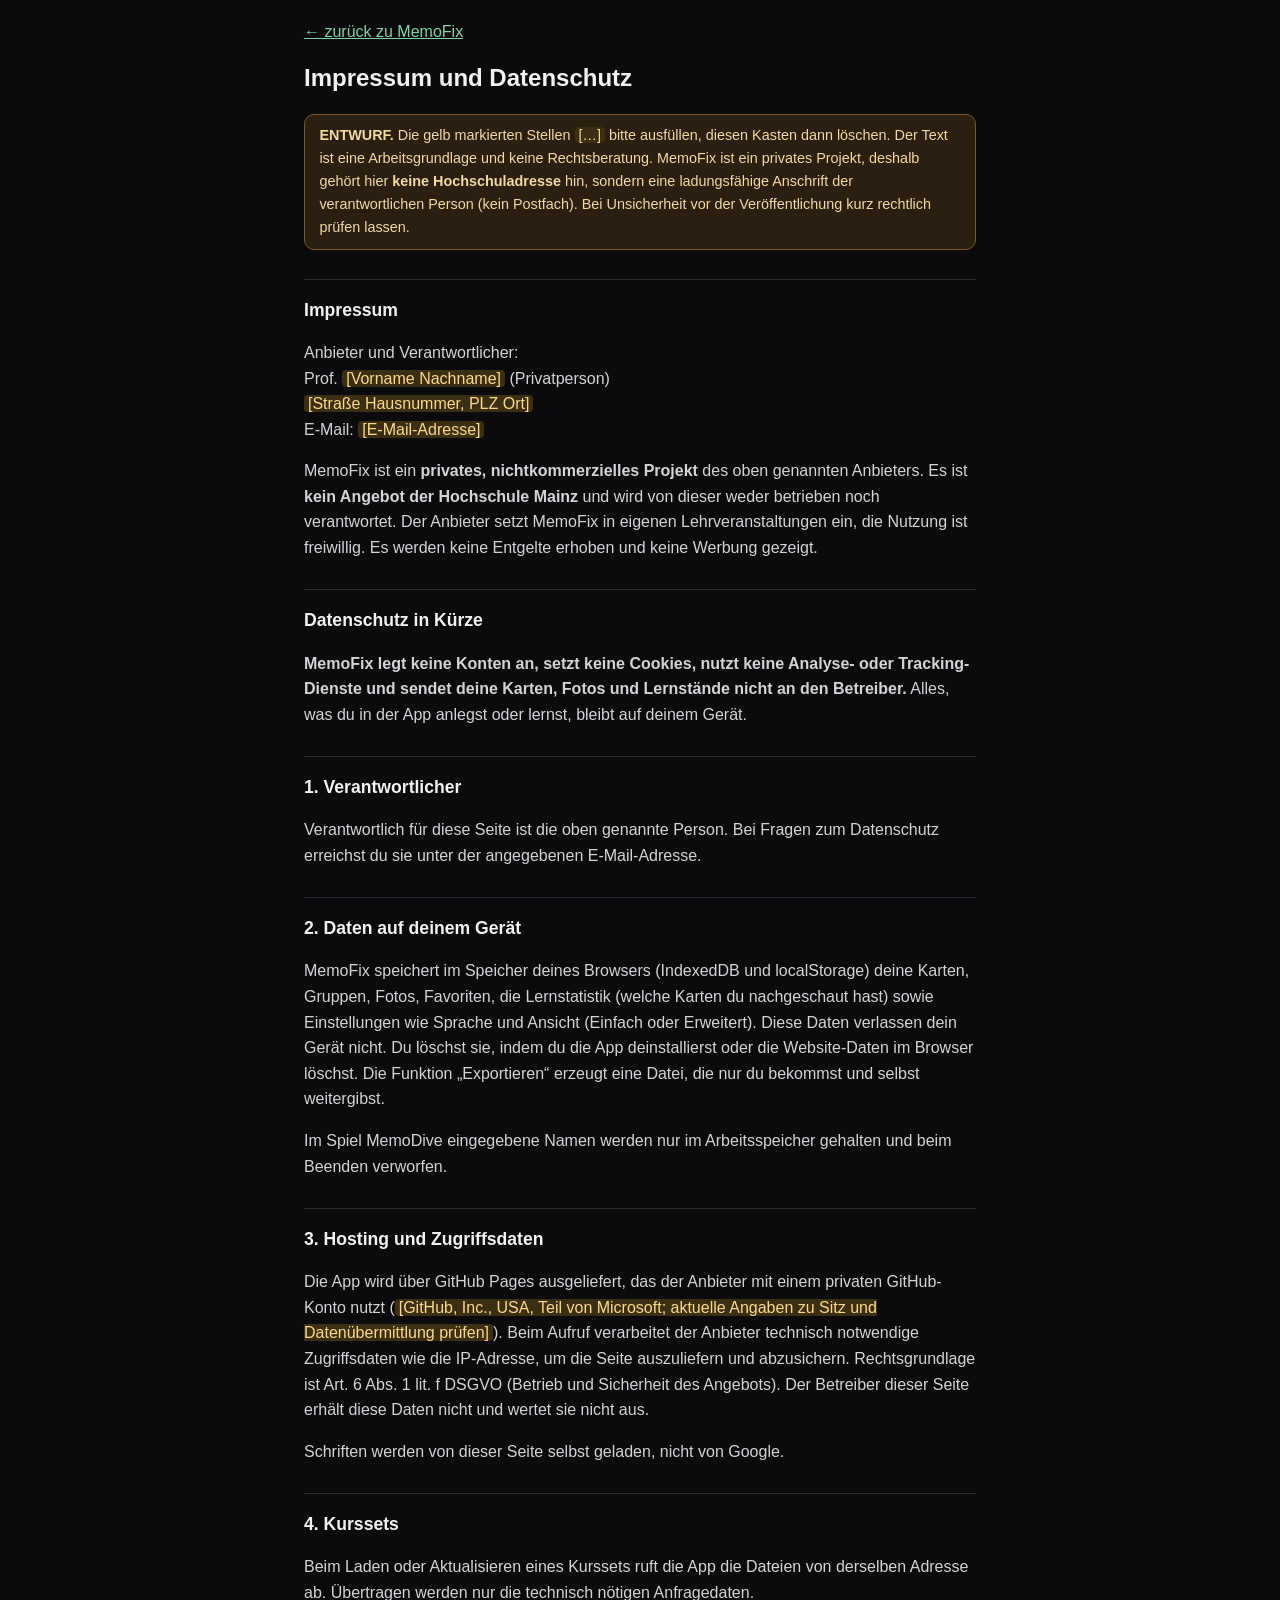
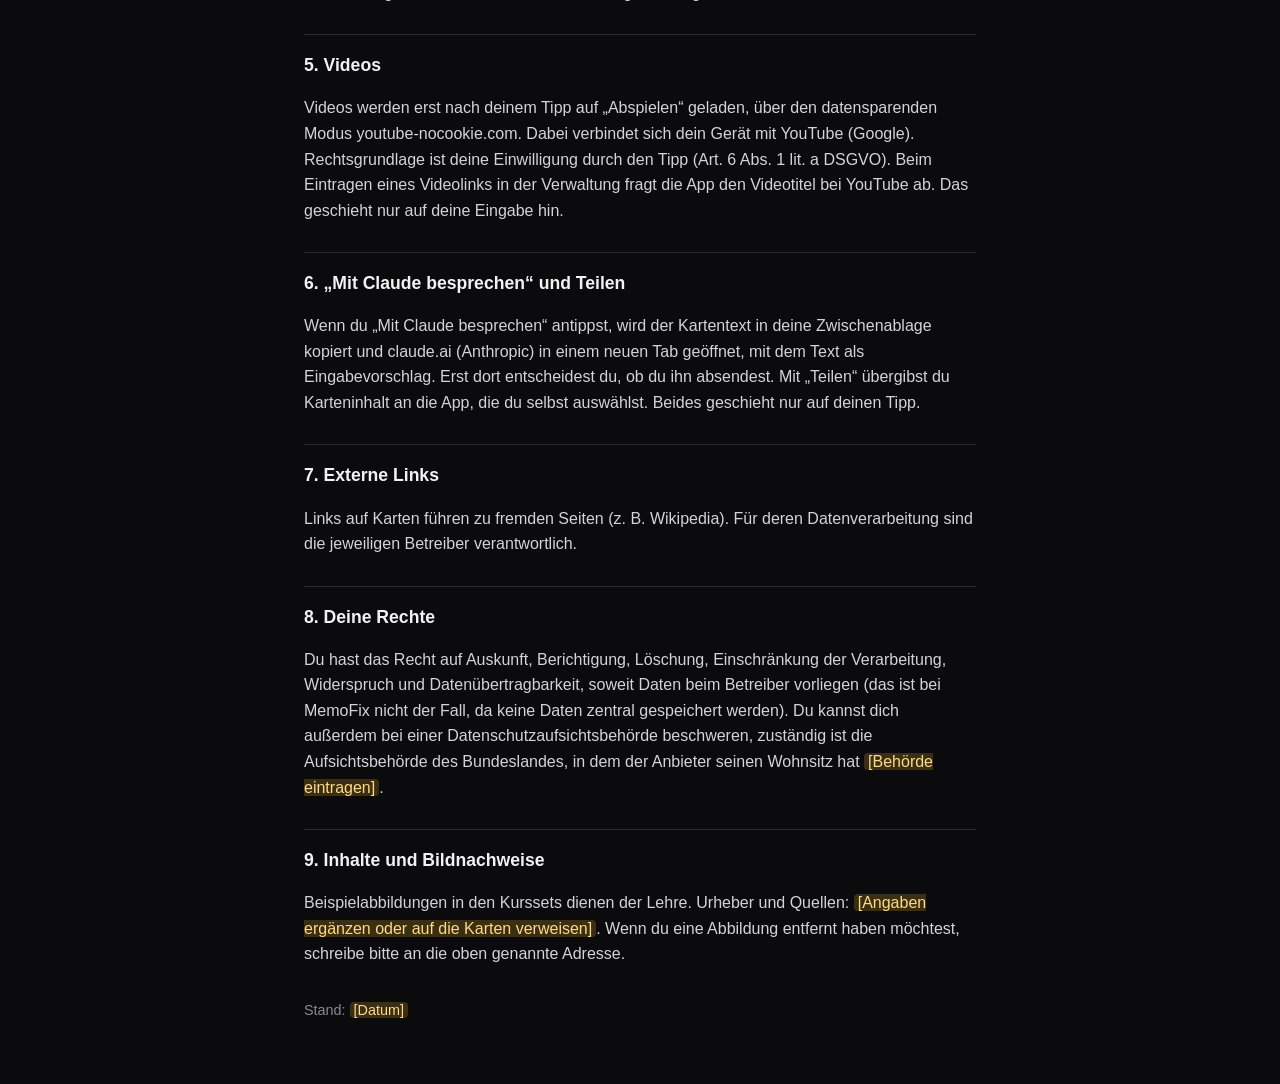
==== impressum.html @ ca3a22a4 "Add files via upload" ====
<!doctype html>
<html lang="de">
<head>
<meta charset="utf-8">
<meta name="viewport" content="width=device-width, initial-scale=1">
<title>Impressum und Datenschutz – MemoFix</title>
<style>
  :root { color-scheme: dark; }
  body { margin: 0; background: #0b0b0d; color: #f2f2f2; font: 16px/1.6 -apple-system, BlinkMacSystemFont, "Segoe UI", Inter, sans-serif; }
  main { max-width: 42rem; margin: 0 auto; padding: 1.2rem 1rem 3rem; }
  h1 { font-size: 1.5rem; margin: 0.4rem 0 1rem; }
  h2 { font-size: 1.1rem; margin: 1.8rem 0 0.4rem; border-top: 1px solid #2a2a30; padding-top: 1rem; }
  p, li { color: #d4d4d8; }
  a { color: #7fd1a6; }
  .entwurf { background: #2a1f10; border: 1px solid #7a5a22; border-radius: 10px; padding: 0.6rem 0.9rem; color: #f3d9a4; font-size: 0.9rem; }
  .platz { background: #3a2f12; color: #ffd98a; padding: 0 0.25rem; border-radius: 4px; }
  .zurueck { display: inline-block; margin-bottom: 0.5rem; }
</style>
</head>
<body>
<main>
<a class="zurueck" href="./">← zurück zu MemoFix</a>
<h1>Impressum und Datenschutz</h1>

<p class="entwurf"><strong>ENTWURF.</strong> Die gelb markierten Stellen <span class="platz">[…]</span> bitte ausfüllen, diesen Kasten dann löschen. Der Text ist eine Arbeitsgrundlage und keine Rechtsberatung. MemoFix ist ein privates Projekt, deshalb gehört hier <strong>keine Hochschuladresse</strong> hin, sondern eine ladungsfähige Anschrift der verantwortlichen Person (kein Postfach). Bei Unsicherheit vor der Veröffentlichung kurz rechtlich prüfen lassen.</p>

<h2>Impressum</h2>
<p>
  Anbieter und Verantwortlicher:<br>
  Prof. <span class="platz">[Vorname Nachname]</span> (Privatperson)<br>
  <span class="platz">[Straße Hausnummer, PLZ Ort]</span><br>
  E-Mail: <span class="platz">[E-Mail-Adresse]</span>
</p>
<p>MemoFix ist ein <strong>privates, nichtkommerzielles Projekt</strong> des oben genannten Anbieters. Es ist <strong>kein Angebot der Hochschule Mainz</strong> und wird von dieser weder betrieben noch verantwortet. Der Anbieter setzt MemoFix in eigenen Lehrveranstaltungen ein, die Nutzung ist freiwillig. Es werden keine Entgelte erhoben und keine Werbung gezeigt.</p>

<h2>Datenschutz in Kürze</h2>
<p><strong>MemoFix legt keine Konten an, setzt keine Cookies, nutzt keine Analyse- oder Tracking-Dienste und sendet deine Karten, Fotos und Lernstände nicht an den Betreiber.</strong> Alles, was du in der App anlegst oder lernst, bleibt auf deinem Gerät.</p>

<h2>1. Verantwortlicher</h2>
<p>Verantwortlich für diese Seite ist die oben genannte Person. Bei Fragen zum Datenschutz erreichst du sie unter der angegebenen E-Mail-Adresse.</p>

<h2>2. Daten auf deinem Gerät</h2>
<p>MemoFix speichert im Speicher deines Browsers (IndexedDB und localStorage) deine Karten, Gruppen, Fotos, Favoriten, die Lernstatistik (welche Karten du nachgeschaut hast) sowie Einstellungen wie Sprache und Ansicht (Einfach oder Erweitert). Diese Daten verlassen dein Gerät nicht. Du löschst sie, indem du die App deinstallierst oder die Website-Daten im Browser löschst. Die Funktion „Exportieren“ erzeugt eine Datei, die nur du bekommst und selbst weitergibst.</p>
<p>Im Spiel MemoDive eingegebene Namen werden nur im Arbeitsspeicher gehalten und beim Beenden verworfen.</p>

<h2>3. Hosting und Zugriffsdaten</h2>
<p>Die App wird über GitHub Pages ausgeliefert, das der Anbieter mit einem privaten GitHub-Konto nutzt (<span class="platz">[GitHub, Inc., USA, Teil von Microsoft; aktuelle Angaben zu Sitz und Datenübermittlung prüfen]</span>). Beim Aufruf verarbeitet der Anbieter technisch notwendige Zugriffsdaten wie die IP-Adresse, um die Seite auszuliefern und abzusichern. Rechtsgrundlage ist Art. 6 Abs. 1 lit. f DSGVO (Betrieb und Sicherheit des Angebots). Der Betreiber dieser Seite erhält diese Daten nicht und wertet sie nicht aus.</p>
<p>Schriften werden von dieser Seite selbst geladen, nicht von Google.</p>

<h2>4. Kurssets</h2>
<p>Beim Laden oder Aktualisieren eines Kurssets ruft die App die Dateien von derselben Adresse ab. Übertragen werden nur die technisch nötigen Anfragedaten.</p>

<h2>5. Videos</h2>
<p>Videos werden erst nach deinem Tipp auf „Abspielen“ geladen, über den datensparenden Modus youtube-nocookie.com. Dabei verbindet sich dein Gerät mit YouTube (Google). Rechtsgrundlage ist deine Einwilligung durch den Tipp (Art. 6 Abs. 1 lit. a DSGVO). Beim Eintragen eines Videolinks in der Verwaltung fragt die App den Videotitel bei YouTube ab. Das geschieht nur auf deine Eingabe hin.</p>

<h2>6. „Mit Claude besprechen“ und Teilen</h2>
<p>Wenn du „Mit Claude besprechen“ antippst, wird der Kartentext in deine Zwischenablage kopiert und claude.ai (Anthropic) in einem neuen Tab geöffnet, mit dem Text als Eingabevorschlag. Erst dort entscheidest du, ob du ihn absendest. Mit „Teilen“ übergibst du Karteninhalt an die App, die du selbst auswählst. Beides geschieht nur auf deinen Tipp.</p>

<h2>7. Externe Links</h2>
<p>Links auf Karten führen zu fremden Seiten (z. B. Wikipedia). Für deren Datenverarbeitung sind die jeweiligen Betreiber verantwortlich.</p>

<h2>8. Deine Rechte</h2>
<p>Du hast das Recht auf Auskunft, Berichtigung, Löschung, Einschränkung der Verarbeitung, Widerspruch und Datenübertragbarkeit, soweit Daten beim Betreiber vorliegen (das ist bei MemoFix nicht der Fall, da keine Daten zentral gespeichert werden). Du kannst dich außerdem bei einer Datenschutzaufsichtsbehörde beschweren, zuständig ist die Aufsichtsbehörde des Bundeslandes, in dem der Anbieter seinen Wohnsitz hat <span class="platz">[Behörde eintragen]</span>.</p>

<h2>9. Inhalte und Bildnachweise</h2>
<p>Beispielabbildungen in den Kurssets dienen der Lehre. Urheber und Quellen: <span class="platz">[Angaben ergänzen oder auf die Karten verweisen]</span>. Wenn du eine Abbildung entfernt haben möchtest, schreibe bitte an die oben genannte Adresse.</p>

<p style="margin-top:2rem;color:#8a8a92;font-size:0.9rem">Stand: <span class="platz">[Datum]</span></p>
</main>
</body>
</html>
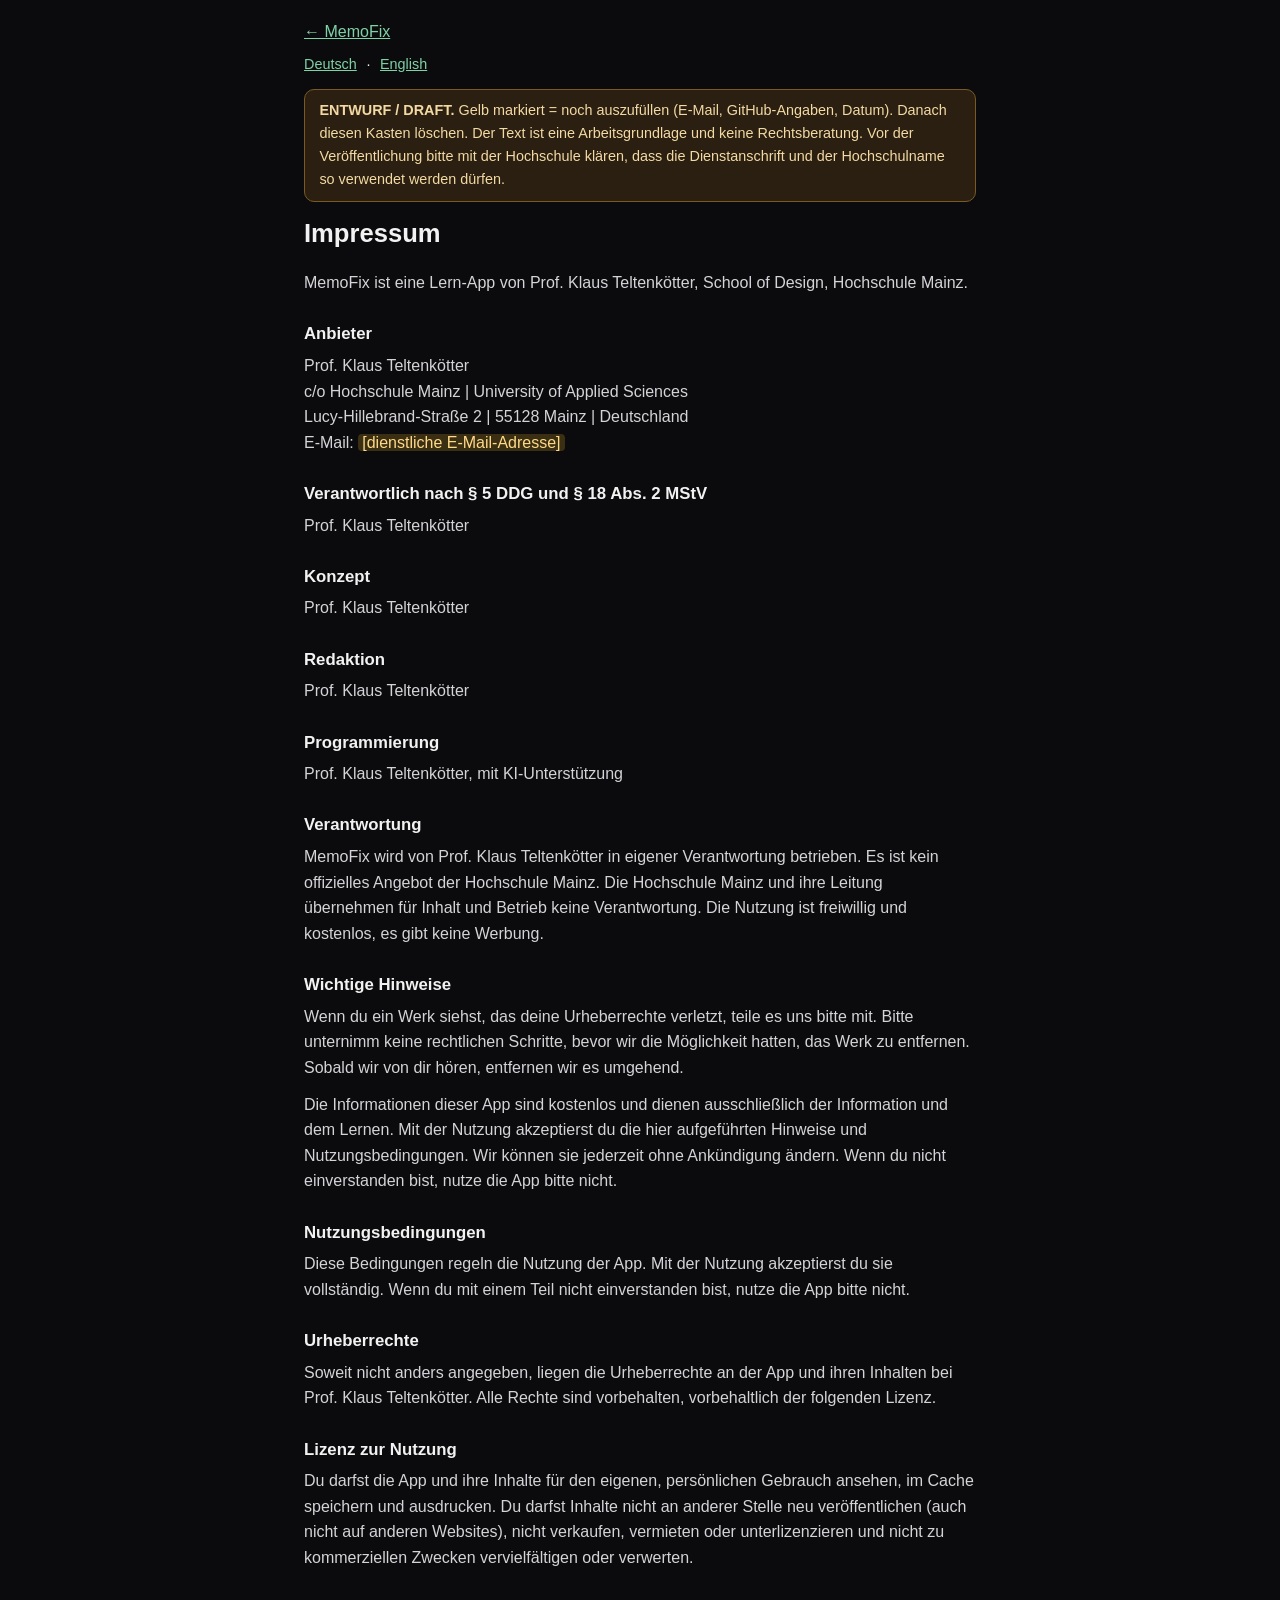
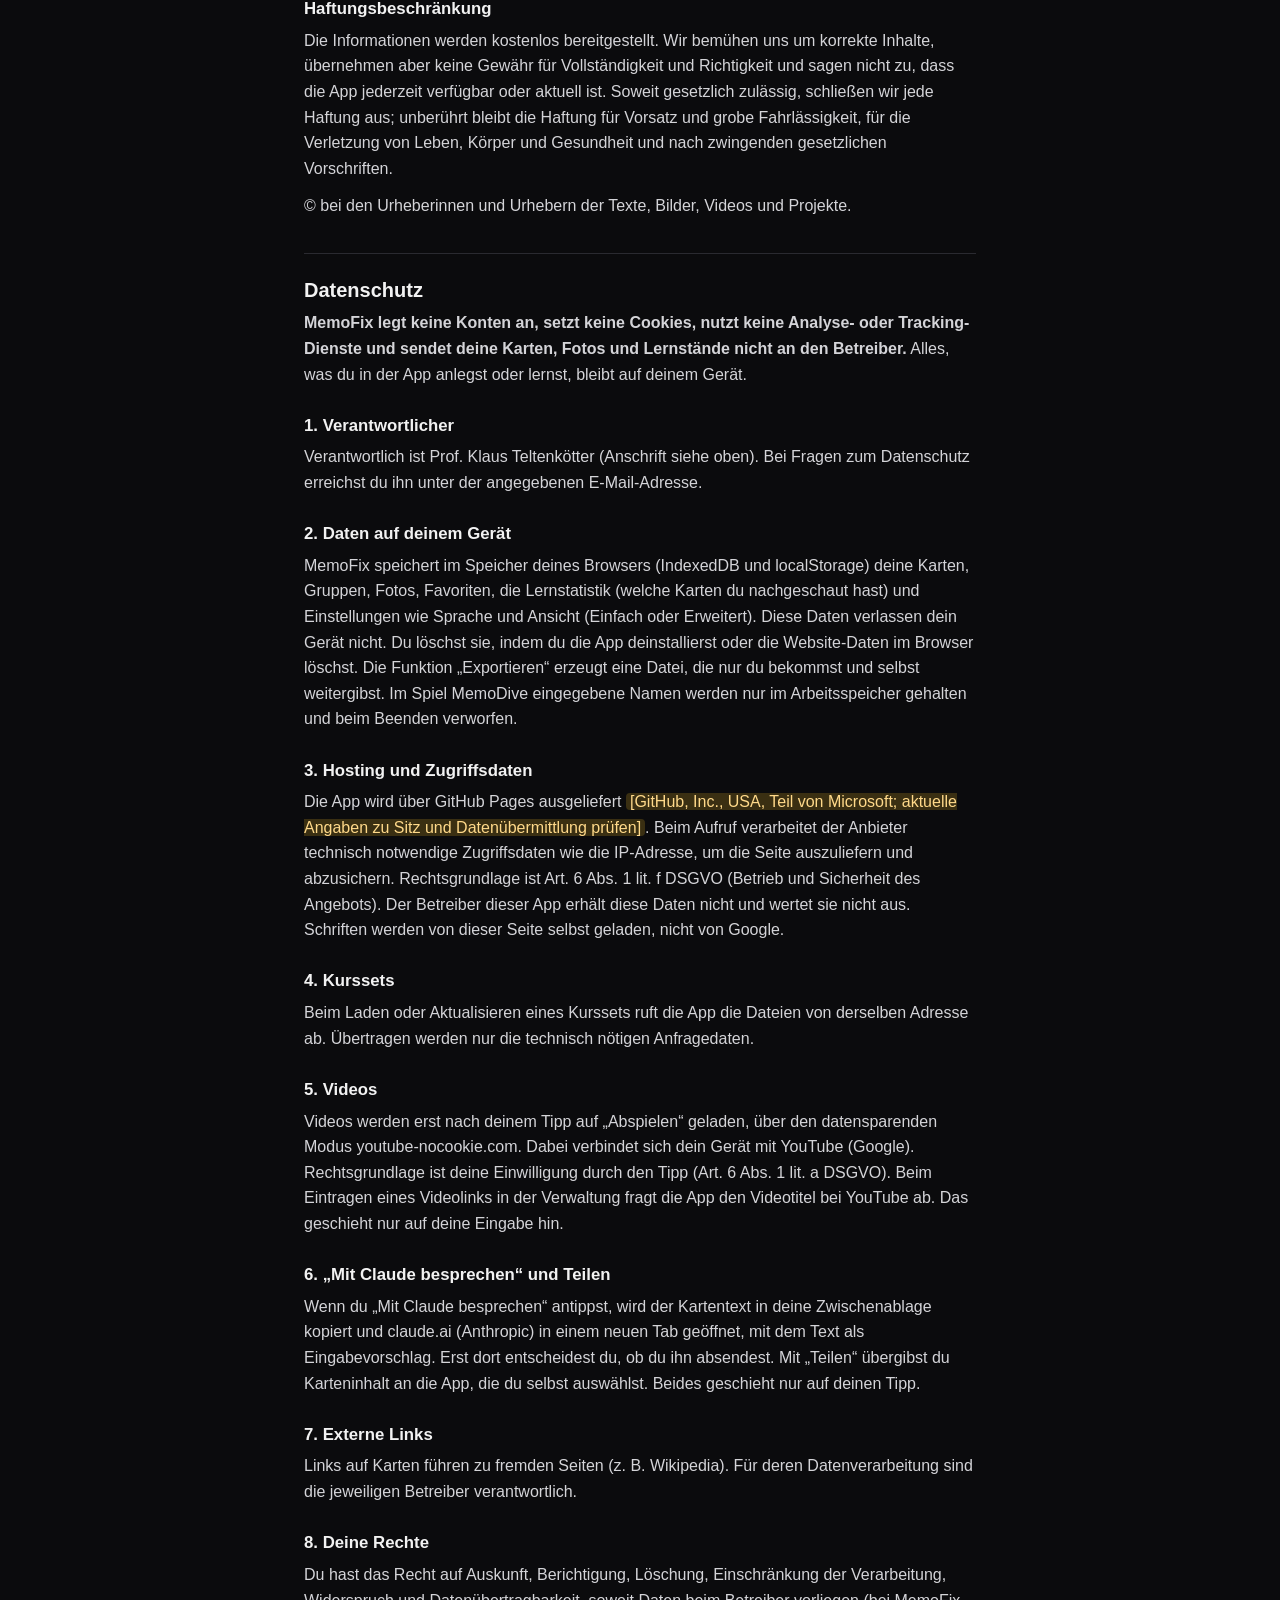
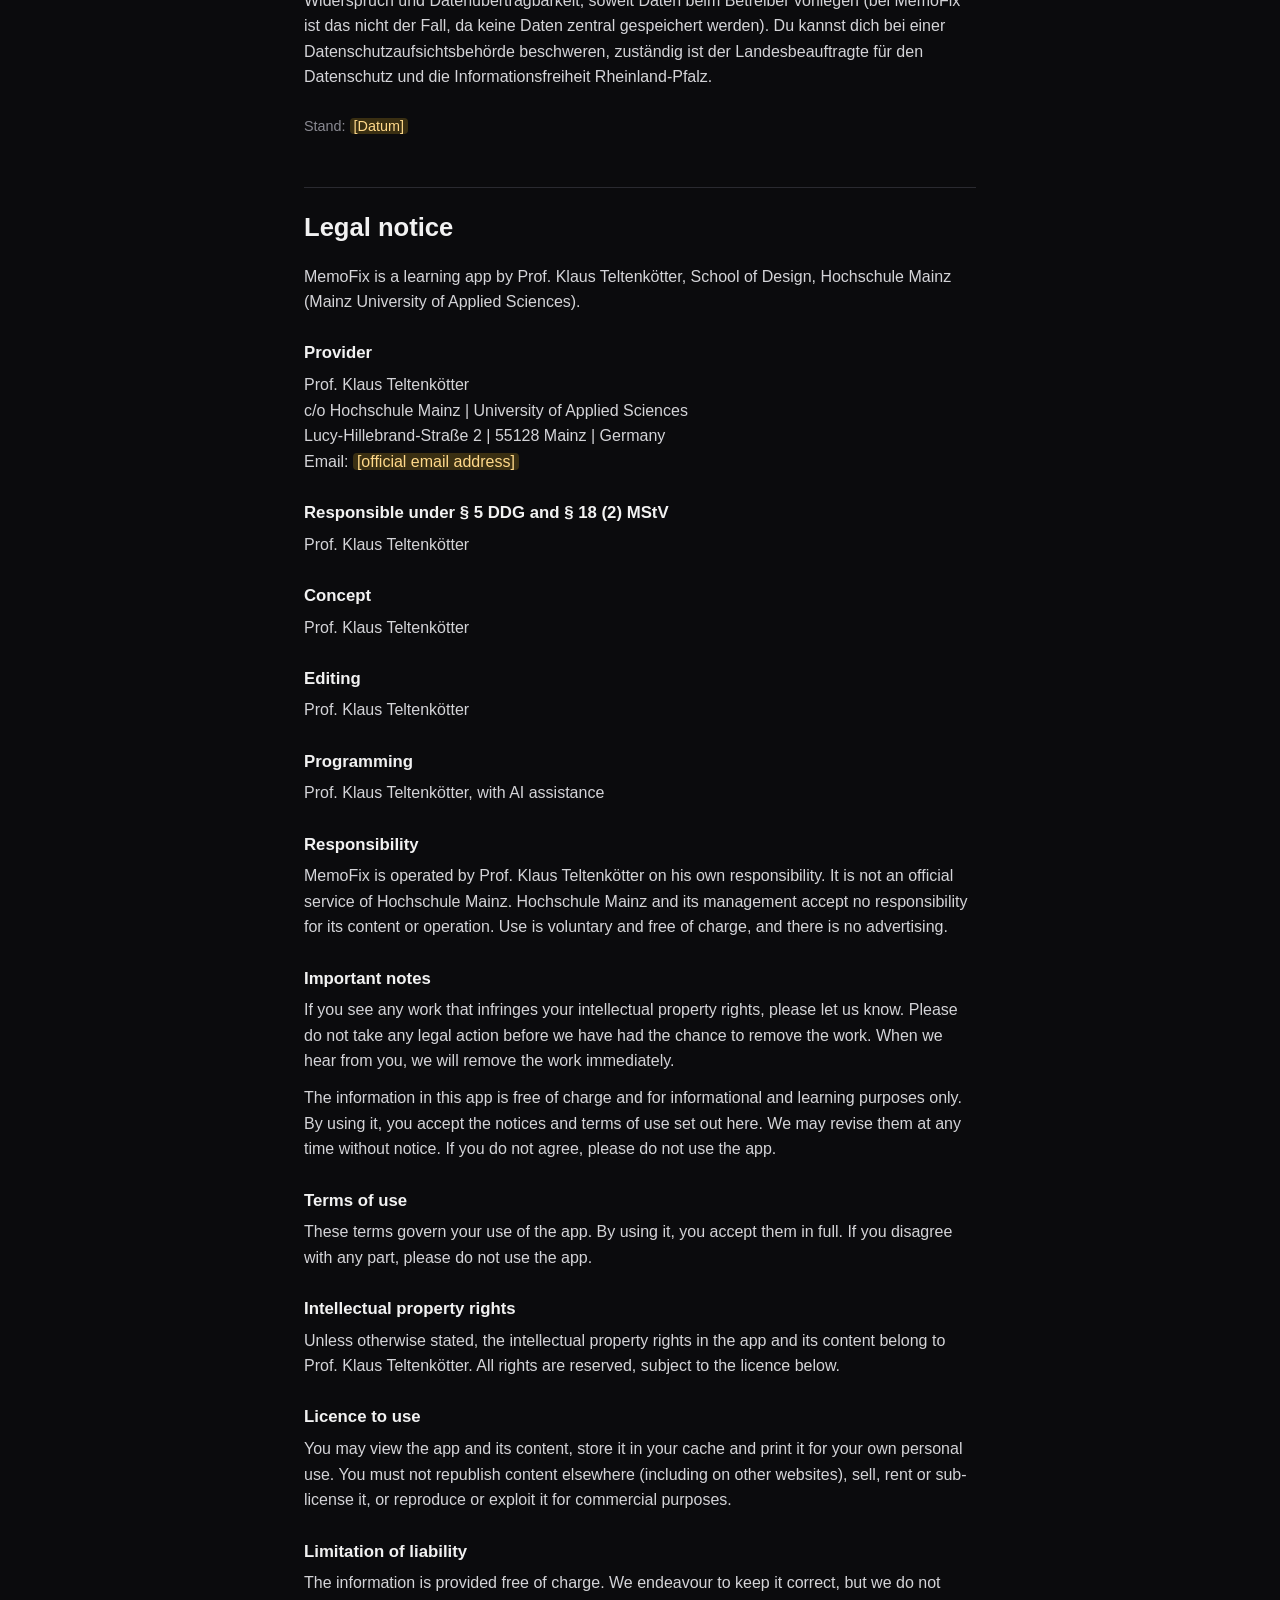
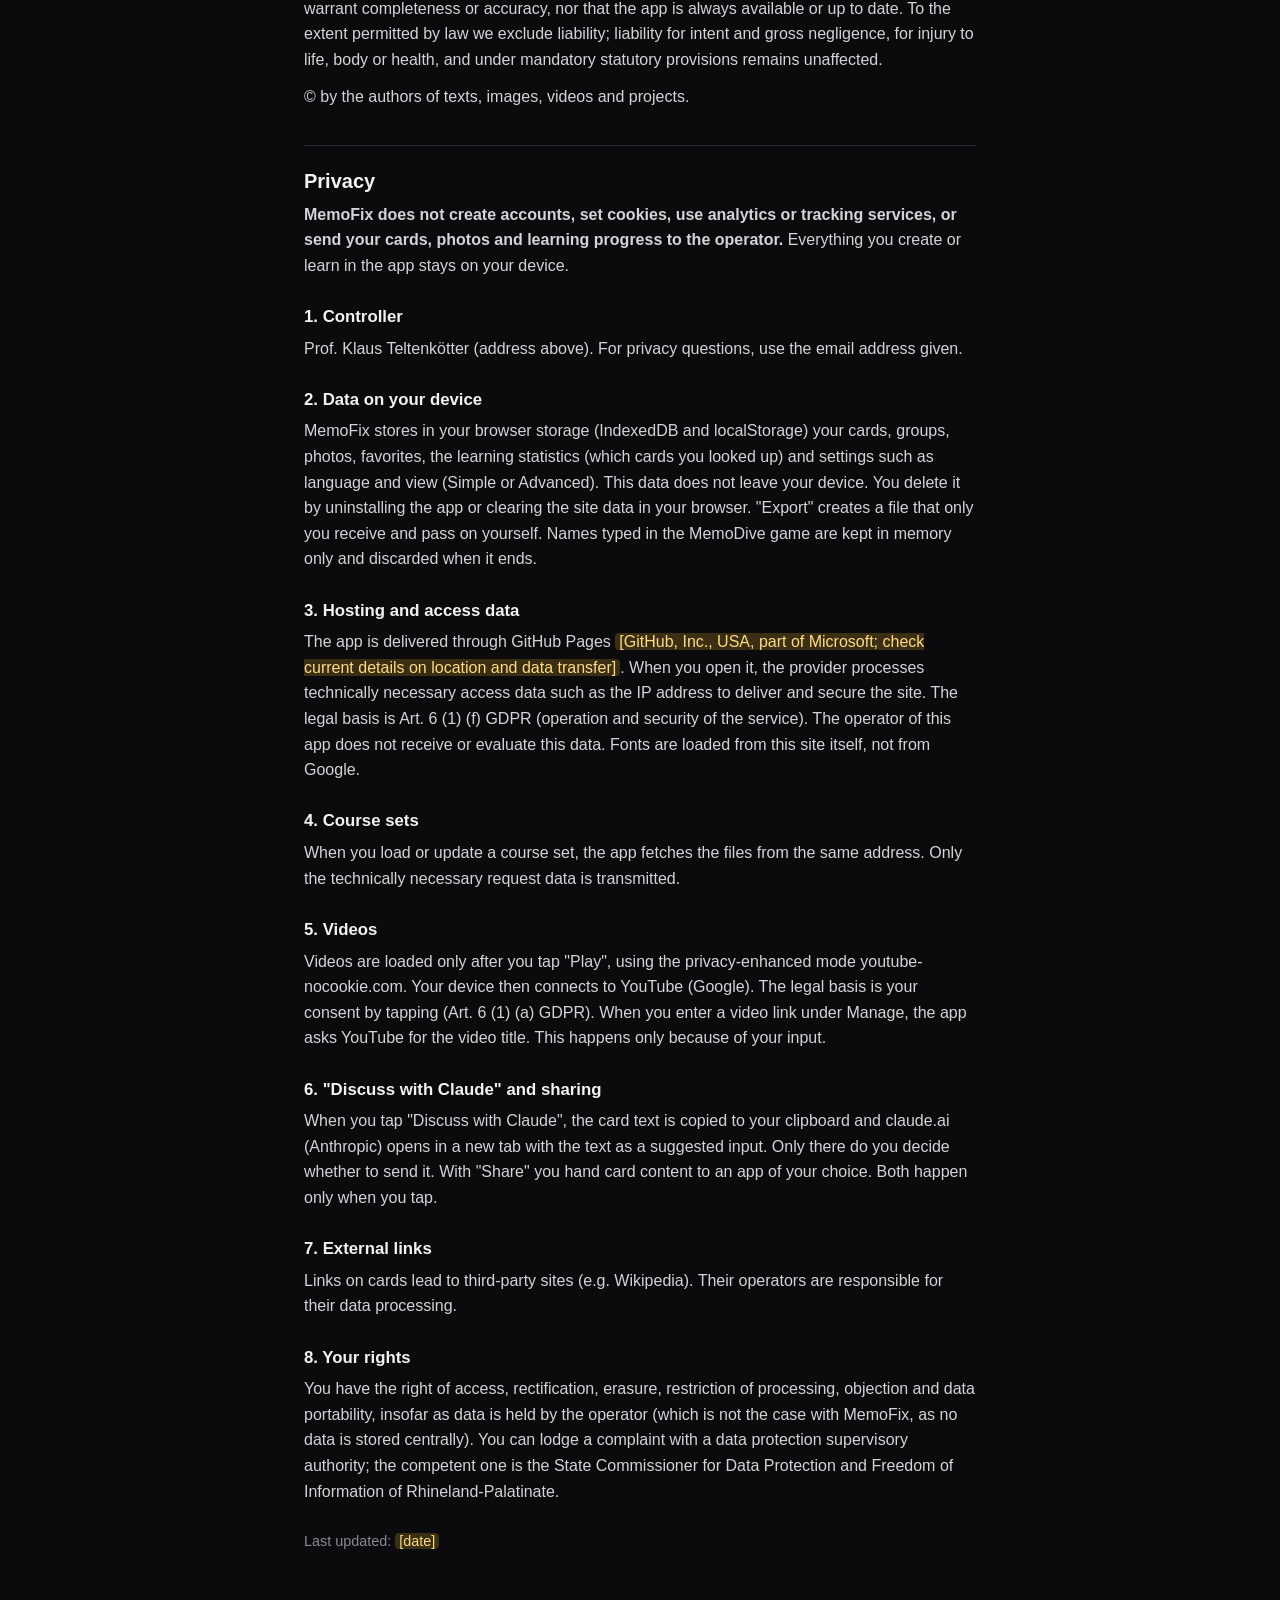
==== commit 79b2180a: "Add files via upload" ====
--- a/impressum.html
+++ b/impressum.html
@@ -3,15 +3,17 @@
 <head>
 <meta charset="utf-8">
 <meta name="viewport" content="width=device-width, initial-scale=1">
-<title>Impressum und Datenschutz – MemoFix</title>
+<title>Impressum – MemoFix</title>
 <style>
   :root { color-scheme: dark; }
   body { margin: 0; background: #0b0b0d; color: #f2f2f2; font: 16px/1.6 -apple-system, BlinkMacSystemFont, "Segoe UI", Inter, sans-serif; }
   main { max-width: 42rem; margin: 0 auto; padding: 1.2rem 1rem 3rem; }
-  h1 { font-size: 1.5rem; margin: 0.4rem 0 1rem; }
-  h2 { font-size: 1.1rem; margin: 1.8rem 0 0.4rem; border-top: 1px solid #2a2a30; padding-top: 1rem; }
-  p, li { color: #d4d4d8; }
+  h1 { font-size: 1.6rem; margin: 0.4rem 0 1rem; }
+  h2 { font-size: 1.05rem; margin: 1.6rem 0 0.3rem; }
+  h2.abschnitt { font-size: 1.25rem; border-top: 1px solid #2a2a30; padding-top: 1.2rem; margin-top: 2.2rem; }
+  p { color: #d4d4d8; margin: 0.3rem 0 0.7rem; }
   a { color: #7fd1a6; }
+  .sprache { display: flex; gap: 0.6rem; margin: 0 0 0.8rem; font-size: 0.9rem; }
   .entwurf { background: #2a1f10; border: 1px solid #7a5a22; border-radius: 10px; padding: 0.6rem 0.9rem; color: #f3d9a4; font-size: 0.9rem; }
   .platz { background: #3a2f12; color: #ffd98a; padding: 0 0.25rem; border-radius: 4px; }
   .zurueck { display: inline-block; margin-bottom: 0.5rem; }
@@ -19,33 +21,66 @@
 </head>
 <body>
 <main>
-<a class="zurueck" href="./">← zurück zu MemoFix</a>
-<h1>Impressum und Datenschutz</h1>
+<a class="zurueck" href="./">← MemoFix</a>
+<div class="sprache"><a href="#de">Deutsch</a> · <a href="#en">English</a></div>
 
-<p class="entwurf"><strong>ENTWURF.</strong> Die gelb markierten Stellen <span class="platz">[…]</span> bitte ausfüllen, diesen Kasten dann löschen. Der Text ist eine Arbeitsgrundlage und keine Rechtsberatung. MemoFix ist ein privates Projekt, deshalb gehört hier <strong>keine Hochschuladresse</strong> hin, sondern eine ladungsfähige Anschrift der verantwortlichen Person (kein Postfach). Bei Unsicherheit vor der Veröffentlichung kurz rechtlich prüfen lassen.</p>
+<p class="entwurf"><strong>ENTWURF / DRAFT.</strong> Gelb markiert = noch auszufüllen (E-Mail, GitHub-Angaben, Datum). Danach diesen Kasten löschen. Der Text ist eine Arbeitsgrundlage und keine Rechtsberatung. Vor der Veröffentlichung bitte mit der Hochschule klären, dass die Dienstanschrift und der Hochschulname so verwendet werden dürfen.</p>
 
-<h2>Impressum</h2>
+<!-- ═══════════════════ DEUTSCH ═══════════════════ -->
+<section id="de" lang="de">
+<h1>Impressum</h1>
+<p>MemoFix ist eine Lern-App von Prof. Klaus Teltenkötter, School of Design, Hochschule Mainz.</p>
+
+<h2>Anbieter</h2>
 <p>
-  Anbieter und Verantwortlicher:<br>
-  Prof. <span class="platz">[Vorname Nachname]</span> (Privatperson)<br>
-  <span class="platz">[Straße Hausnummer, PLZ Ort]</span><br>
-  E-Mail: <span class="platz">[E-Mail-Adresse]</span>
+  Prof. Klaus Teltenkötter<br>
+  c/o Hochschule Mainz | University of Applied Sciences<br>
+  Lucy-Hillebrand-Straße 2 | 55128 Mainz | Deutschland<br>
+  E-Mail: <span class="platz">[dienstliche E-Mail-Adresse]</span>
 </p>
-<p>MemoFix ist ein <strong>privates, nichtkommerzielles Projekt</strong> des oben genannten Anbieters. Es ist <strong>kein Angebot der Hochschule Mainz</strong> und wird von dieser weder betrieben noch verantwortet. Der Anbieter setzt MemoFix in eigenen Lehrveranstaltungen ein, die Nutzung ist freiwillig. Es werden keine Entgelte erhoben und keine Werbung gezeigt.</p>
 
-<h2>Datenschutz in Kürze</h2>
+<h2>Verantwortlich nach § 5 DDG und § 18 Abs. 2 MStV</h2>
+<p>Prof. Klaus Teltenkötter</p>
+
+<h2>Konzept</h2>
+<p>Prof. Klaus Teltenkötter</p>
+<h2>Redaktion</h2>
+<p>Prof. Klaus Teltenkötter</p>
+<h2>Programmierung</h2>
+<p>Prof. Klaus Teltenkötter, mit KI-Unterstützung</p>
+
+<h2>Verantwortung</h2>
+<p>MemoFix wird von Prof. Klaus Teltenkötter in eigener Verantwortung betrieben. Es ist kein offizielles Angebot der Hochschule Mainz. Die Hochschule Mainz und ihre Leitung übernehmen für Inhalt und Betrieb keine Verantwortung. Die Nutzung ist freiwillig und kostenlos, es gibt keine Werbung.</p>
+
+<h2>Wichtige Hinweise</h2>
+<p>Wenn du ein Werk siehst, das deine Urheberrechte verletzt, teile es uns bitte mit. Bitte unternimm keine rechtlichen Schritte, bevor wir die Möglichkeit hatten, das Werk zu entfernen. Sobald wir von dir hören, entfernen wir es umgehend.</p>
+<p>Die Informationen dieser App sind kostenlos und dienen ausschließlich der Information und dem Lernen. Mit der Nutzung akzeptierst du die hier aufgeführten Hinweise und Nutzungsbedingungen. Wir können sie jederzeit ohne Ankündigung ändern. Wenn du nicht einverstanden bist, nutze die App bitte nicht.</p>
+
+<h2>Nutzungsbedingungen</h2>
+<p>Diese Bedingungen regeln die Nutzung der App. Mit der Nutzung akzeptierst du sie vollständig. Wenn du mit einem Teil nicht einverstanden bist, nutze die App bitte nicht.</p>
+
+<h2>Urheberrechte</h2>
+<p>Soweit nicht anders angegeben, liegen die Urheberrechte an der App und ihren Inhalten bei Prof. Klaus Teltenkötter. Alle Rechte sind vorbehalten, vorbehaltlich der folgenden Lizenz.</p>
+
+<h2>Lizenz zur Nutzung</h2>
+<p>Du darfst die App und ihre Inhalte für den eigenen, persönlichen Gebrauch ansehen, im Cache speichern und ausdrucken. Du darfst Inhalte nicht an anderer Stelle neu veröffentlichen (auch nicht auf anderen Websites), nicht verkaufen, vermieten oder unterlizenzieren und nicht zu kommerziellen Zwecken vervielfältigen oder verwerten.</p>
+
+<h2>Haftungsbeschränkung</h2>
+<p>Die Informationen werden kostenlos bereitgestellt. Wir bemühen uns um korrekte Inhalte, übernehmen aber keine Gewähr für Vollständigkeit und Richtigkeit und sagen nicht zu, dass die App jederzeit verfügbar oder aktuell ist. Soweit gesetzlich zulässig, schließen wir jede Haftung aus; unberührt bleibt die Haftung für Vorsatz und grobe Fahrlässigkeit, für die Verletzung von Leben, Körper und Gesundheit und nach zwingenden gesetzlichen Vorschriften.</p>
+
+<p>© bei den Urheberinnen und Urhebern der Texte, Bilder, Videos und Projekte.</p>
+
+<h2 class="abschnitt">Datenschutz</h2>
 <p><strong>MemoFix legt keine Konten an, setzt keine Cookies, nutzt keine Analyse- oder Tracking-Dienste und sendet deine Karten, Fotos und Lernstände nicht an den Betreiber.</strong> Alles, was du in der App anlegst oder lernst, bleibt auf deinem Gerät.</p>
 
 <h2>1. Verantwortlicher</h2>
-<p>Verantwortlich für diese Seite ist die oben genannte Person. Bei Fragen zum Datenschutz erreichst du sie unter der angegebenen E-Mail-Adresse.</p>
+<p>Verantwortlich ist Prof. Klaus Teltenkötter (Anschrift siehe oben). Bei Fragen zum Datenschutz erreichst du ihn unter der angegebenen E-Mail-Adresse.</p>
 
 <h2>2. Daten auf deinem Gerät</h2>
-<p>MemoFix speichert im Speicher deines Browsers (IndexedDB und localStorage) deine Karten, Gruppen, Fotos, Favoriten, die Lernstatistik (welche Karten du nachgeschaut hast) sowie Einstellungen wie Sprache und Ansicht (Einfach oder Erweitert). Diese Daten verlassen dein Gerät nicht. Du löschst sie, indem du die App deinstallierst oder die Website-Daten im Browser löschst. Die Funktion „Exportieren“ erzeugt eine Datei, die nur du bekommst und selbst weitergibst.</p>
-<p>Im Spiel MemoDive eingegebene Namen werden nur im Arbeitsspeicher gehalten und beim Beenden verworfen.</p>
+<p>MemoFix speichert im Speicher deines Browsers (IndexedDB und localStorage) deine Karten, Gruppen, Fotos, Favoriten, die Lernstatistik (welche Karten du nachgeschaut hast) und Einstellungen wie Sprache und Ansicht (Einfach oder Erweitert). Diese Daten verlassen dein Gerät nicht. Du löschst sie, indem du die App deinstallierst oder die Website-Daten im Browser löschst. Die Funktion „Exportieren“ erzeugt eine Datei, die nur du bekommst und selbst weitergibst. Im Spiel MemoDive eingegebene Namen werden nur im Arbeitsspeicher gehalten und beim Beenden verworfen.</p>
 
 <h2>3. Hosting und Zugriffsdaten</h2>
-<p>Die App wird über GitHub Pages ausgeliefert, das der Anbieter mit einem privaten GitHub-Konto nutzt (<span class="platz">[GitHub, Inc., USA, Teil von Microsoft; aktuelle Angaben zu Sitz und Datenübermittlung prüfen]</span>). Beim Aufruf verarbeitet der Anbieter technisch notwendige Zugriffsdaten wie die IP-Adresse, um die Seite auszuliefern und abzusichern. Rechtsgrundlage ist Art. 6 Abs. 1 lit. f DSGVO (Betrieb und Sicherheit des Angebots). Der Betreiber dieser Seite erhält diese Daten nicht und wertet sie nicht aus.</p>
-<p>Schriften werden von dieser Seite selbst geladen, nicht von Google.</p>
+<p>Die App wird über GitHub Pages ausgeliefert <span class="platz">[GitHub, Inc., USA, Teil von Microsoft; aktuelle Angaben zu Sitz und Datenübermittlung prüfen]</span>. Beim Aufruf verarbeitet der Anbieter technisch notwendige Zugriffsdaten wie die IP-Adresse, um die Seite auszuliefern und abzusichern. Rechtsgrundlage ist Art. 6 Abs. 1 lit. f DSGVO (Betrieb und Sicherheit des Angebots). Der Betreiber dieser App erhält diese Daten nicht und wertet sie nicht aus. Schriften werden von dieser Seite selbst geladen, nicht von Google.</p>
 
 <h2>4. Kurssets</h2>
 <p>Beim Laden oder Aktualisieren eines Kurssets ruft die App die Dateien von derselben Adresse ab. Übertragen werden nur die technisch nötigen Anfragedaten.</p>
@@ -60,12 +95,98 @@
 <p>Links auf Karten führen zu fremden Seiten (z. B. Wikipedia). Für deren Datenverarbeitung sind die jeweiligen Betreiber verantwortlich.</p>
 
 <h2>8. Deine Rechte</h2>
-<p>Du hast das Recht auf Auskunft, Berichtigung, Löschung, Einschränkung der Verarbeitung, Widerspruch und Datenübertragbarkeit, soweit Daten beim Betreiber vorliegen (das ist bei MemoFix nicht der Fall, da keine Daten zentral gespeichert werden). Du kannst dich außerdem bei einer Datenschutzaufsichtsbehörde beschweren, zuständig ist die Aufsichtsbehörde des Bundeslandes, in dem der Anbieter seinen Wohnsitz hat <span class="platz">[Behörde eintragen]</span>.</p>
+<p>Du hast das Recht auf Auskunft, Berichtigung, Löschung, Einschränkung der Verarbeitung, Widerspruch und Datenübertragbarkeit, soweit Daten beim Betreiber vorliegen (bei MemoFix ist das nicht der Fall, da keine Daten zentral gespeichert werden). Du kannst dich bei einer Datenschutzaufsichtsbehörde beschweren, zuständig ist der Landesbeauftragte für den Datenschutz und die Informationsfreiheit Rheinland-Pfalz.</p>
 
-<h2>9. Inhalte und Bildnachweise</h2>
-<p>Beispielabbildungen in den Kurssets dienen der Lehre. Urheber und Quellen: <span class="platz">[Angaben ergänzen oder auf die Karten verweisen]</span>. Wenn du eine Abbildung entfernt haben möchtest, schreibe bitte an die oben genannte Adresse.</p>
+<p style="margin-top:1.6rem;color:#8a8a92;font-size:0.9rem">Stand: <span class="platz">[Datum]</span></p>
+</section>
 
-<p style="margin-top:2rem;color:#8a8a92;font-size:0.9rem">Stand: <span class="platz">[Datum]</span></p>
+<!-- ═══════════════════ ENGLISH ═══════════════════ -->
+<section id="en" lang="en" style="margin-top:3rem">
+<h1 class="abschnitt" style="border-top:1px solid #2a2a30;padding-top:1.2rem">Legal notice</h1>
+<p>MemoFix is a learning app by Prof. Klaus Teltenkötter, School of Design, Hochschule Mainz (Mainz University of Applied Sciences).</p>
+
+<h2>Provider</h2>
+<p>
+  Prof. Klaus Teltenkötter<br>
+  c/o Hochschule Mainz | University of Applied Sciences<br>
+  Lucy-Hillebrand-Straße 2 | 55128 Mainz | Germany<br>
+  Email: <span class="platz">[official email address]</span>
+</p>
+
+<h2>Responsible under § 5 DDG and § 18 (2) MStV</h2>
+<p>Prof. Klaus Teltenkötter</p>
+
+<h2>Concept</h2>
+<p>Prof. Klaus Teltenkötter</p>
+<h2>Editing</h2>
+<p>Prof. Klaus Teltenkötter</p>
+<h2>Programming</h2>
+<p>Prof. Klaus Teltenkötter, with AI assistance</p>
+
+<h2>Responsibility</h2>
+<p>MemoFix is operated by Prof. Klaus Teltenkötter on his own responsibility. It is not an official service of Hochschule Mainz. Hochschule Mainz and its management accept no responsibility for its content or operation. Use is voluntary and free of charge, and there is no advertising.</p>
+
+<h2>Important notes</h2>
+<p>If you see any work that infringes your intellectual property rights, please let us know. Please do not take any legal action before we have had the chance to remove the work. When we hear from you, we will remove the work immediately.</p>
+<p>The information in this app is free of charge and for informational and learning purposes only. By using it, you accept the notices and terms of use set out here. We may revise them at any time without notice. If you do not agree, please do not use the app.</p>
+
+<h2>Terms of use</h2>
+<p>These terms govern your use of the app. By using it, you accept them in full. If you disagree with any part, please do not use the app.</p>
+
+<h2>Intellectual property rights</h2>
+<p>Unless otherwise stated, the intellectual property rights in the app and its content belong to Prof. Klaus Teltenkötter. All rights are reserved, subject to the licence below.</p>
+
+<h2>Licence to use</h2>
+<p>You may view the app and its content, store it in your cache and print it for your own personal use. You must not republish content elsewhere (including on other websites), sell, rent or sub-license it, or reproduce or exploit it for commercial purposes.</p>
+
+<h2>Limitation of liability</h2>
+<p>The information is provided free of charge. We endeavour to keep it correct, but we do not warrant completeness or accuracy, nor that the app is always available or up to date. To the extent permitted by law we exclude liability; liability for intent and gross negligence, for injury to life, body or health, and under mandatory statutory provisions remains unaffected.</p>
+
+<p>© by the authors of texts, images, videos and projects.</p>
+
+<h2 class="abschnitt">Privacy</h2>
+<p><strong>MemoFix does not create accounts, set cookies, use analytics or tracking services, or send your cards, photos and learning progress to the operator.</strong> Everything you create or learn in the app stays on your device.</p>
+
+<h2>1. Controller</h2>
+<p>Prof. Klaus Teltenkötter (address above). For privacy questions, use the email address given.</p>
+
+<h2>2. Data on your device</h2>
+<p>MemoFix stores in your browser storage (IndexedDB and localStorage) your cards, groups, photos, favorites, the learning statistics (which cards you looked up) and settings such as language and view (Simple or Advanced). This data does not leave your device. You delete it by uninstalling the app or clearing the site data in your browser. "Export" creates a file that only you receive and pass on yourself. Names typed in the MemoDive game are kept in memory only and discarded when it ends.</p>
+
+<h2>3. Hosting and access data</h2>
+<p>The app is delivered through GitHub Pages <span class="platz">[GitHub, Inc., USA, part of Microsoft; check current details on location and data transfer]</span>. When you open it, the provider processes technically necessary access data such as the IP address to deliver and secure the site. The legal basis is Art. 6 (1) (f) GDPR (operation and security of the service). The operator of this app does not receive or evaluate this data. Fonts are loaded from this site itself, not from Google.</p>
+
+<h2>4. Course sets</h2>
+<p>When you load or update a course set, the app fetches the files from the same address. Only the technically necessary request data is transmitted.</p>
+
+<h2>5. Videos</h2>
+<p>Videos are loaded only after you tap "Play", using the privacy-enhanced mode youtube-nocookie.com. Your device then connects to YouTube (Google). The legal basis is your consent by tapping (Art. 6 (1) (a) GDPR). When you enter a video link under Manage, the app asks YouTube for the video title. This happens only because of your input.</p>
+
+<h2>6. "Discuss with Claude" and sharing</h2>
+<p>When you tap "Discuss with Claude", the card text is copied to your clipboard and claude.ai (Anthropic) opens in a new tab with the text as a suggested input. Only there do you decide whether to send it. With "Share" you hand card content to an app of your choice. Both happen only when you tap.</p>
+
+<h2>7. External links</h2>
+<p>Links on cards lead to third-party sites (e.g. Wikipedia). Their operators are responsible for their data processing.</p>
+
+<h2>8. Your rights</h2>
+<p>You have the right of access, rectification, erasure, restriction of processing, objection and data portability, insofar as data is held by the operator (which is not the case with MemoFix, as no data is stored centrally). You can lodge a complaint with a data protection supervisory authority; the competent one is the State Commissioner for Data Protection and Freedom of Information of Rhineland-Palatinate.</p>
+
+<p style="margin-top:1.6rem;color:#8a8a92;font-size:0.9rem">Last updated: <span class="platz">[date]</span></p>
+</section>
 </main>
+<script>
+  // Sprache über den Link-Anker wählen (#de / #en); ohne Anker beide Fassungen untereinander
+  (function () {
+    var de = document.getElementById('de'), en = document.getElementById('en');
+    function zeige() {
+      var h = location.hash;
+      de.style.display = h === '#en' ? 'none' : '';
+      en.style.display = h === '#en' ? '' : (h === '#de' ? 'none' : '');
+      document.documentElement.lang = h === '#en' ? 'en' : 'de';
+      document.title = h === '#en' ? 'Legal notice – MemoFix' : 'Impressum – MemoFix';
+    }
+    window.addEventListener('hashchange', zeige); zeige();
+  })();
+</script>
 </body>
 </html>
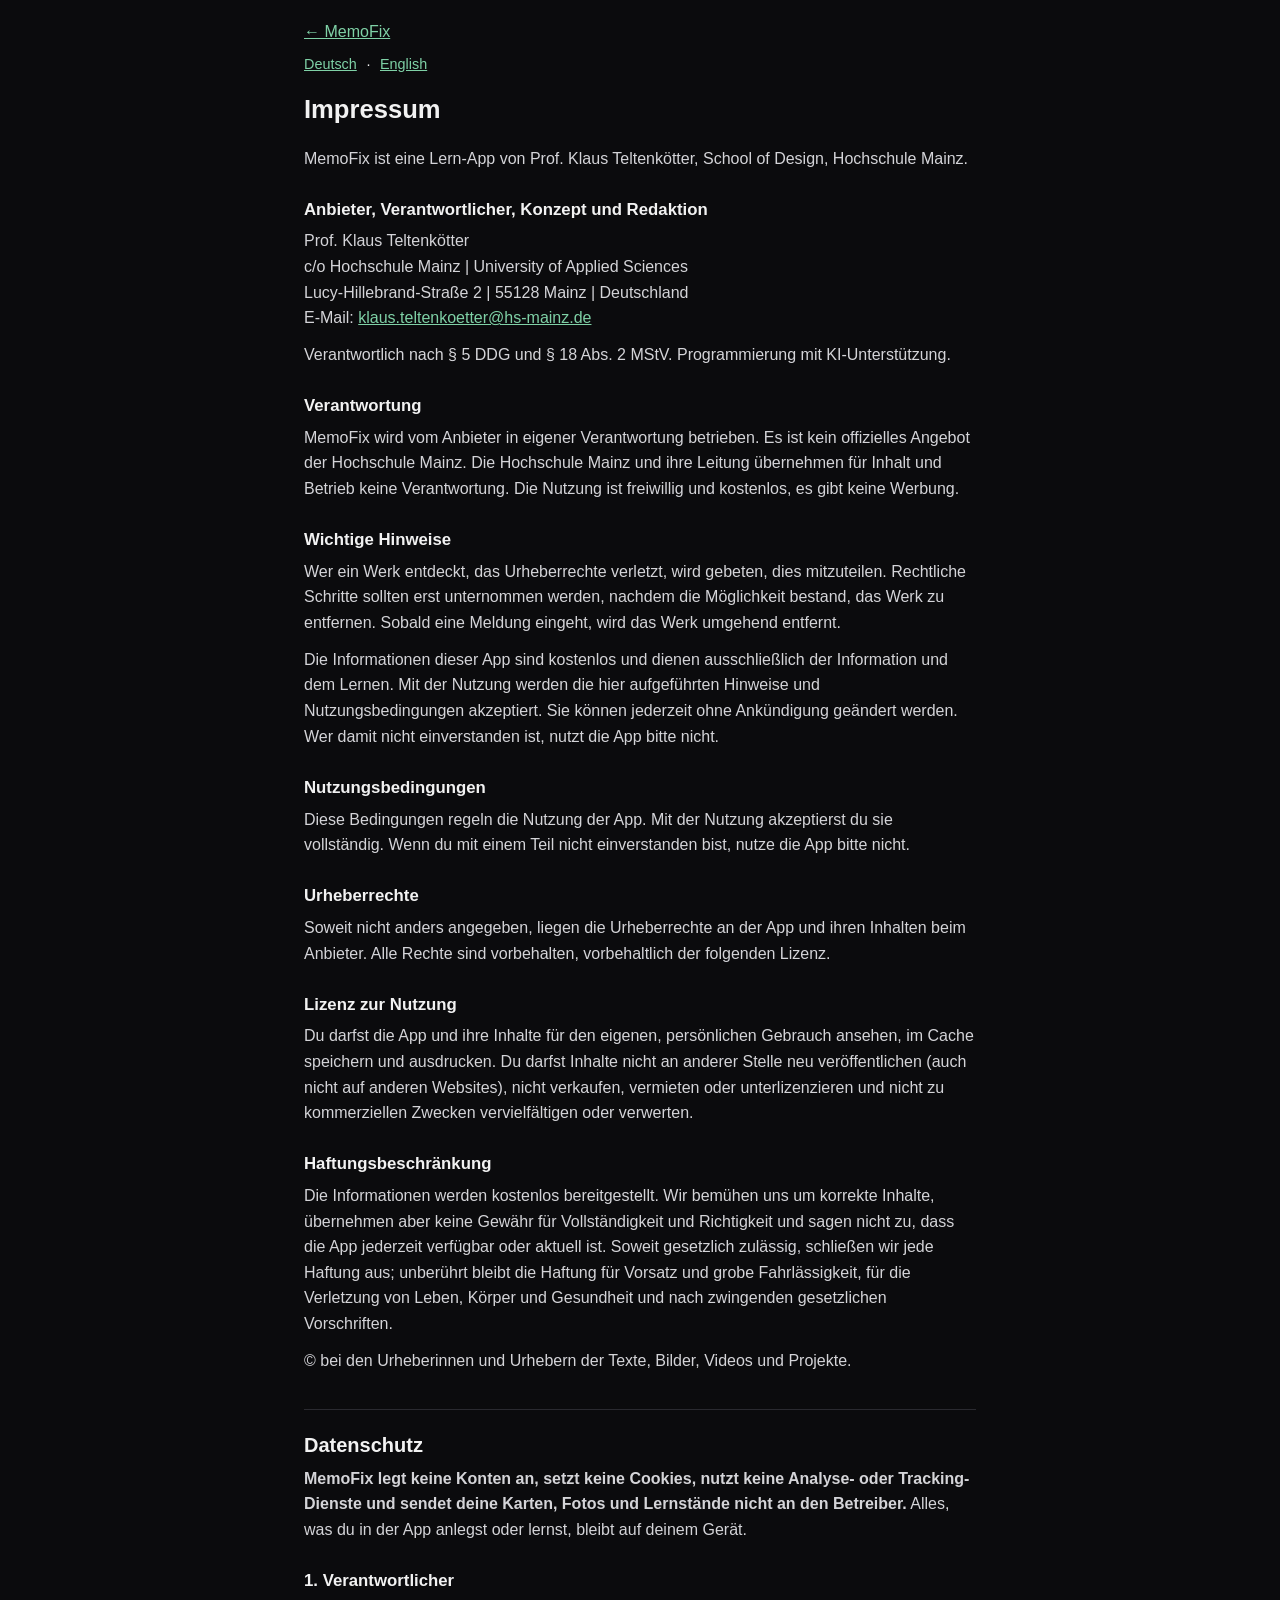
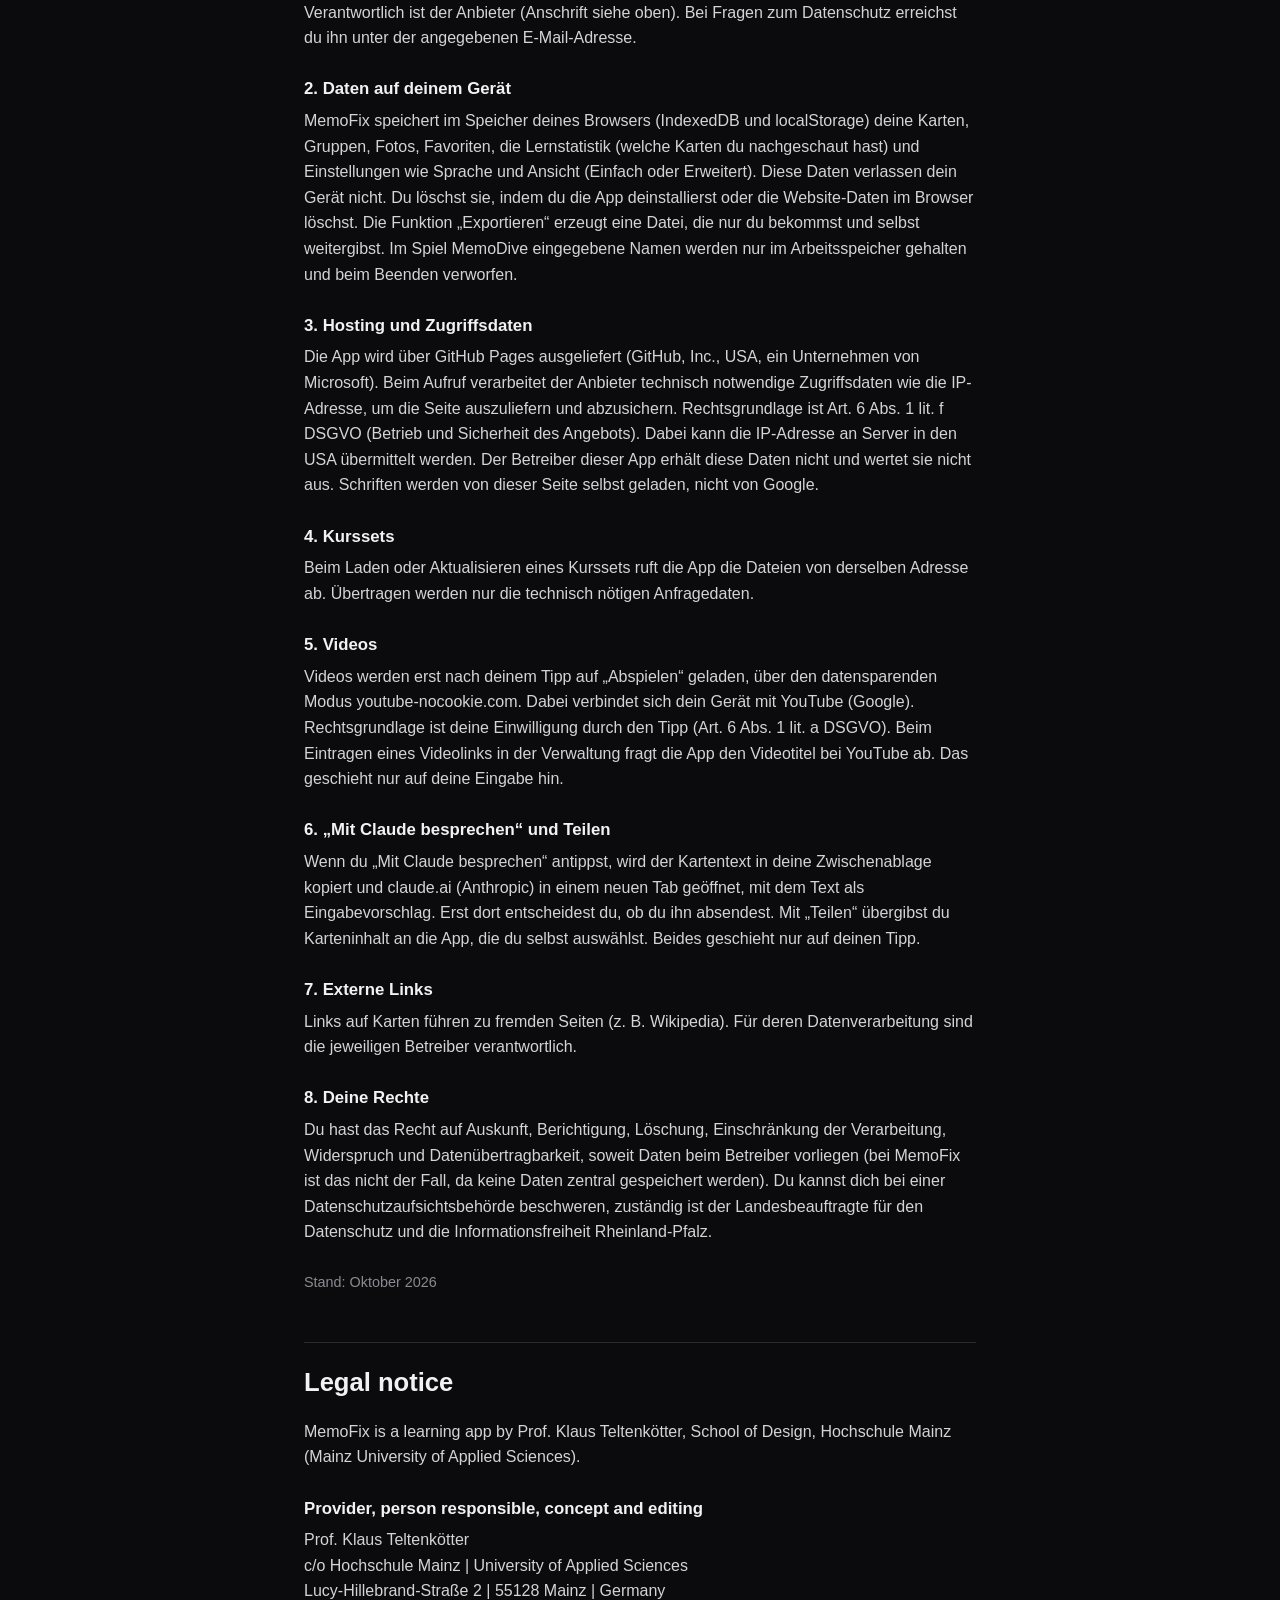
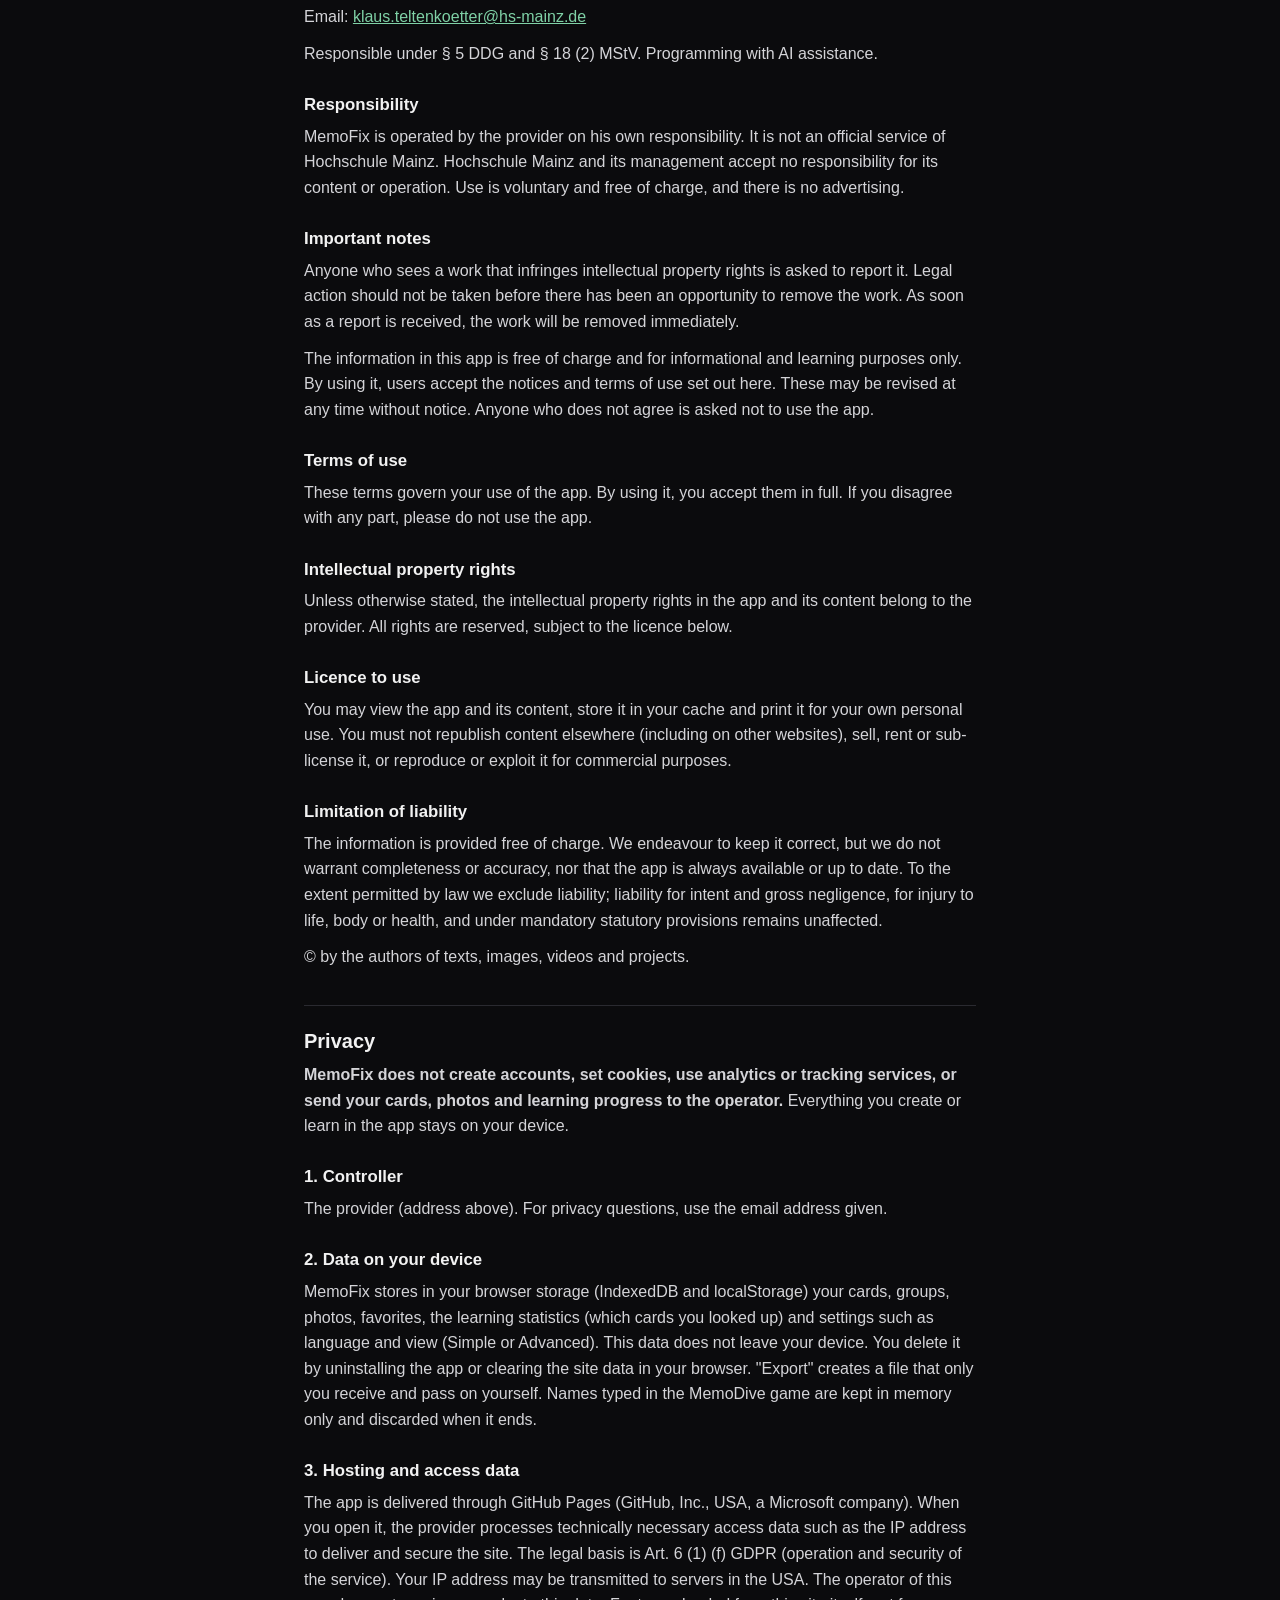
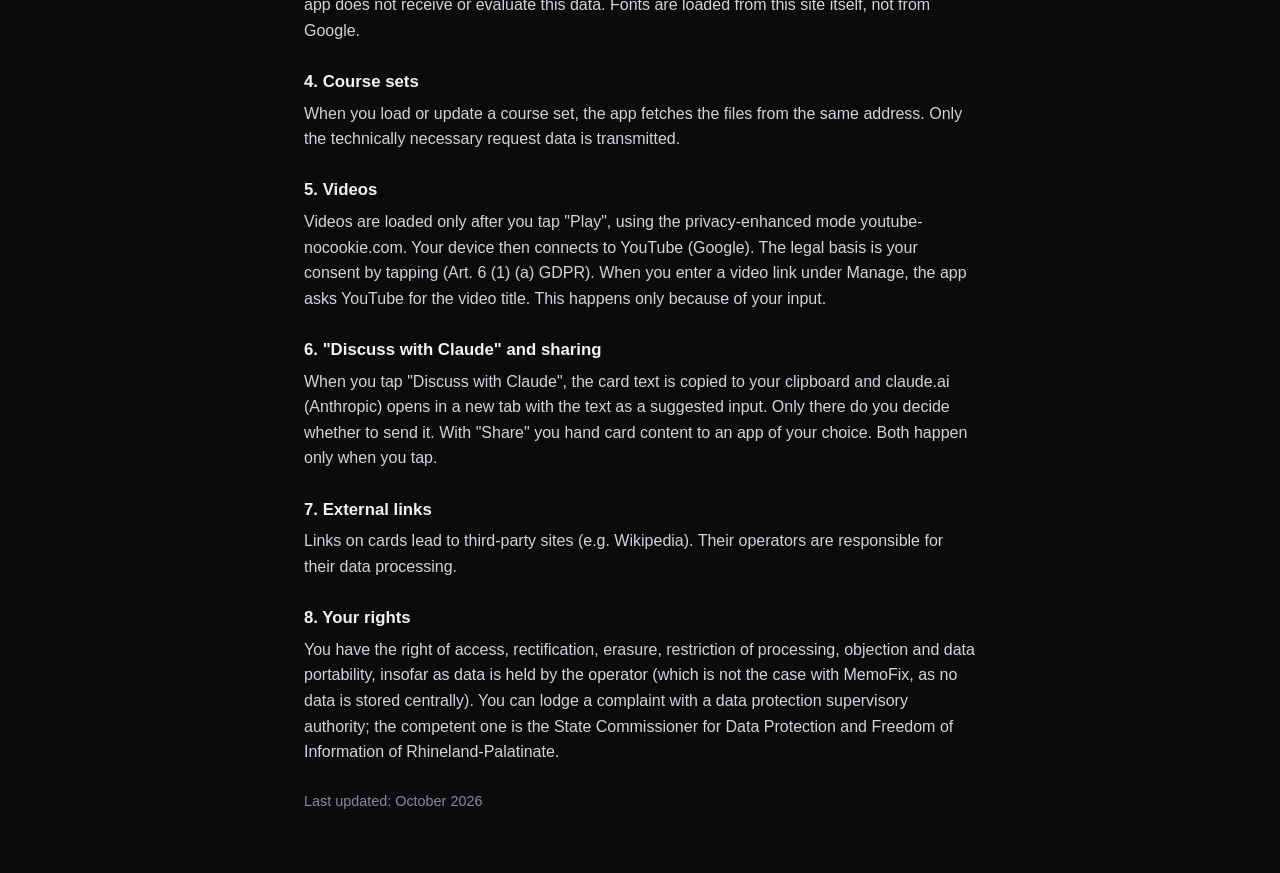
==== commit 3f3f7991: "Add files via upload" ====
--- a/impressum.html
+++ b/impressum.html
@@ -14,7 +14,6 @@
   p { color: #d4d4d8; margin: 0.3rem 0 0.7rem; }
   a { color: #7fd1a6; }
   .sprache { display: flex; gap: 0.6rem; margin: 0 0 0.8rem; font-size: 0.9rem; }
-  .entwurf { background: #2a1f10; border: 1px solid #7a5a22; border-radius: 10px; padding: 0.6rem 0.9rem; color: #f3d9a4; font-size: 0.9rem; }
   .platz { background: #3a2f12; color: #ffd98a; padding: 0 0.25rem; border-radius: 4px; }
   .zurueck { display: inline-block; margin-bottom: 0.5rem; }
 </style>
@@ -24,43 +23,32 @@
 <a class="zurueck" href="./">← MemoFix</a>
 <div class="sprache"><a href="#de">Deutsch</a> · <a href="#en">English</a></div>
 
-<p class="entwurf"><strong>ENTWURF / DRAFT.</strong> Gelb markiert = noch auszufüllen (E-Mail, GitHub-Angaben, Datum). Danach diesen Kasten löschen. Der Text ist eine Arbeitsgrundlage und keine Rechtsberatung. Vor der Veröffentlichung bitte mit der Hochschule klären, dass die Dienstanschrift und der Hochschulname so verwendet werden dürfen.</p>
-
 <!-- ═══════════════════ DEUTSCH ═══════════════════ -->
 <section id="de" lang="de">
 <h1>Impressum</h1>
 <p>MemoFix ist eine Lern-App von Prof. Klaus Teltenkötter, School of Design, Hochschule Mainz.</p>
 
-<h2>Anbieter</h2>
+<h2>Anbieter, Verantwortlicher, Konzept und Redaktion</h2>
 <p>
   Prof. Klaus Teltenkötter<br>
   c/o Hochschule Mainz | University of Applied Sciences<br>
   Lucy-Hillebrand-Straße 2 | 55128 Mainz | Deutschland<br>
-  E-Mail: <span class="platz">[dienstliche E-Mail-Adresse]</span>
+  E-Mail: <a href="mailto:klaus.teltenkoetter@hs-mainz.de">klaus.teltenkoetter@hs-mainz.de</a>
 </p>
-
-<h2>Verantwortlich nach § 5 DDG und § 18 Abs. 2 MStV</h2>
-<p>Prof. Klaus Teltenkötter</p>
-
-<h2>Konzept</h2>
-<p>Prof. Klaus Teltenkötter</p>
-<h2>Redaktion</h2>
-<p>Prof. Klaus Teltenkötter</p>
-<h2>Programmierung</h2>
-<p>Prof. Klaus Teltenkötter, mit KI-Unterstützung</p>
+<p>Verantwortlich nach § 5 DDG und § 18 Abs. 2 MStV. Programmierung mit KI-Unterstützung.</p>
 
 <h2>Verantwortung</h2>
-<p>MemoFix wird von Prof. Klaus Teltenkötter in eigener Verantwortung betrieben. Es ist kein offizielles Angebot der Hochschule Mainz. Die Hochschule Mainz und ihre Leitung übernehmen für Inhalt und Betrieb keine Verantwortung. Die Nutzung ist freiwillig und kostenlos, es gibt keine Werbung.</p>
+<p>MemoFix wird vom Anbieter in eigener Verantwortung betrieben. Es ist kein offizielles Angebot der Hochschule Mainz. Die Hochschule Mainz und ihre Leitung übernehmen für Inhalt und Betrieb keine Verantwortung. Die Nutzung ist freiwillig und kostenlos, es gibt keine Werbung.</p>
 
 <h2>Wichtige Hinweise</h2>
-<p>Wenn du ein Werk siehst, das deine Urheberrechte verletzt, teile es uns bitte mit. Bitte unternimm keine rechtlichen Schritte, bevor wir die Möglichkeit hatten, das Werk zu entfernen. Sobald wir von dir hören, entfernen wir es umgehend.</p>
-<p>Die Informationen dieser App sind kostenlos und dienen ausschließlich der Information und dem Lernen. Mit der Nutzung akzeptierst du die hier aufgeführten Hinweise und Nutzungsbedingungen. Wir können sie jederzeit ohne Ankündigung ändern. Wenn du nicht einverstanden bist, nutze die App bitte nicht.</p>
+<p>Wer ein Werk entdeckt, das Urheberrechte verletzt, wird gebeten, dies mitzuteilen. Rechtliche Schritte sollten erst unternommen werden, nachdem die Möglichkeit bestand, das Werk zu entfernen. Sobald eine Meldung eingeht, wird das Werk umgehend entfernt.</p>
+<p>Die Informationen dieser App sind kostenlos und dienen ausschließlich der Information und dem Lernen. Mit der Nutzung werden die hier aufgeführten Hinweise und Nutzungsbedingungen akzeptiert. Sie können jederzeit ohne Ankündigung geändert werden. Wer damit nicht einverstanden ist, nutzt die App bitte nicht.</p>
 
 <h2>Nutzungsbedingungen</h2>
 <p>Diese Bedingungen regeln die Nutzung der App. Mit der Nutzung akzeptierst du sie vollständig. Wenn du mit einem Teil nicht einverstanden bist, nutze die App bitte nicht.</p>
 
 <h2>Urheberrechte</h2>
-<p>Soweit nicht anders angegeben, liegen die Urheberrechte an der App und ihren Inhalten bei Prof. Klaus Teltenkötter. Alle Rechte sind vorbehalten, vorbehaltlich der folgenden Lizenz.</p>
+<p>Soweit nicht anders angegeben, liegen die Urheberrechte an der App und ihren Inhalten beim Anbieter. Alle Rechte sind vorbehalten, vorbehaltlich der folgenden Lizenz.</p>
 
 <h2>Lizenz zur Nutzung</h2>
 <p>Du darfst die App und ihre Inhalte für den eigenen, persönlichen Gebrauch ansehen, im Cache speichern und ausdrucken. Du darfst Inhalte nicht an anderer Stelle neu veröffentlichen (auch nicht auf anderen Websites), nicht verkaufen, vermieten oder unterlizenzieren und nicht zu kommerziellen Zwecken vervielfältigen oder verwerten.</p>
@@ -74,13 +62,13 @@
 <p><strong>MemoFix legt keine Konten an, setzt keine Cookies, nutzt keine Analyse- oder Tracking-Dienste und sendet deine Karten, Fotos und Lernstände nicht an den Betreiber.</strong> Alles, was du in der App anlegst oder lernst, bleibt auf deinem Gerät.</p>
 
 <h2>1. Verantwortlicher</h2>
-<p>Verantwortlich ist Prof. Klaus Teltenkötter (Anschrift siehe oben). Bei Fragen zum Datenschutz erreichst du ihn unter der angegebenen E-Mail-Adresse.</p>
+<p>Verantwortlich ist der Anbieter (Anschrift siehe oben). Bei Fragen zum Datenschutz erreichst du ihn unter der angegebenen E-Mail-Adresse.</p>
 
 <h2>2. Daten auf deinem Gerät</h2>
 <p>MemoFix speichert im Speicher deines Browsers (IndexedDB und localStorage) deine Karten, Gruppen, Fotos, Favoriten, die Lernstatistik (welche Karten du nachgeschaut hast) und Einstellungen wie Sprache und Ansicht (Einfach oder Erweitert). Diese Daten verlassen dein Gerät nicht. Du löschst sie, indem du die App deinstallierst oder die Website-Daten im Browser löschst. Die Funktion „Exportieren“ erzeugt eine Datei, die nur du bekommst und selbst weitergibst. Im Spiel MemoDive eingegebene Namen werden nur im Arbeitsspeicher gehalten und beim Beenden verworfen.</p>
 
 <h2>3. Hosting und Zugriffsdaten</h2>
-<p>Die App wird über GitHub Pages ausgeliefert <span class="platz">[GitHub, Inc., USA, Teil von Microsoft; aktuelle Angaben zu Sitz und Datenübermittlung prüfen]</span>. Beim Aufruf verarbeitet der Anbieter technisch notwendige Zugriffsdaten wie die IP-Adresse, um die Seite auszuliefern und abzusichern. Rechtsgrundlage ist Art. 6 Abs. 1 lit. f DSGVO (Betrieb und Sicherheit des Angebots). Der Betreiber dieser App erhält diese Daten nicht und wertet sie nicht aus. Schriften werden von dieser Seite selbst geladen, nicht von Google.</p>
+<p>Die App wird über GitHub Pages ausgeliefert (GitHub, Inc., USA, ein Unternehmen von Microsoft). Beim Aufruf verarbeitet der Anbieter technisch notwendige Zugriffsdaten wie die IP-Adresse, um die Seite auszuliefern und abzusichern. Rechtsgrundlage ist Art. 6 Abs. 1 lit. f DSGVO (Betrieb und Sicherheit des Angebots). Dabei kann die IP-Adresse an Server in den USA übermittelt werden. Der Betreiber dieser App erhält diese Daten nicht und wertet sie nicht aus. Schriften werden von dieser Seite selbst geladen, nicht von Google.</p>
 
 <h2>4. Kurssets</h2>
 <p>Beim Laden oder Aktualisieren eines Kurssets ruft die App die Dateien von derselben Adresse ab. Übertragen werden nur die technisch nötigen Anfragedaten.</p>
@@ -97,7 +85,7 @@
 <h2>8. Deine Rechte</h2>
 <p>Du hast das Recht auf Auskunft, Berichtigung, Löschung, Einschränkung der Verarbeitung, Widerspruch und Datenübertragbarkeit, soweit Daten beim Betreiber vorliegen (bei MemoFix ist das nicht der Fall, da keine Daten zentral gespeichert werden). Du kannst dich bei einer Datenschutzaufsichtsbehörde beschweren, zuständig ist der Landesbeauftragte für den Datenschutz und die Informationsfreiheit Rheinland-Pfalz.</p>
 
-<p style="margin-top:1.6rem;color:#8a8a92;font-size:0.9rem">Stand: <span class="platz">[Datum]</span></p>
+<p style="margin-top:1.6rem;color:#8a8a92;font-size:0.9rem">Stand: Oktober 2026</p>
 </section>
 
 <!-- ═══════════════════ ENGLISH ═══════════════════ -->
@@ -105,36 +93,27 @@
 <h1 class="abschnitt" style="border-top:1px solid #2a2a30;padding-top:1.2rem">Legal notice</h1>
 <p>MemoFix is a learning app by Prof. Klaus Teltenkötter, School of Design, Hochschule Mainz (Mainz University of Applied Sciences).</p>
 
-<h2>Provider</h2>
+<h2>Provider, person responsible, concept and editing</h2>
 <p>
   Prof. Klaus Teltenkötter<br>
   c/o Hochschule Mainz | University of Applied Sciences<br>
   Lucy-Hillebrand-Straße 2 | 55128 Mainz | Germany<br>
-  Email: <span class="platz">[official email address]</span>
+  Email: <a href="mailto:klaus.teltenkoetter@hs-mainz.de">klaus.teltenkoetter@hs-mainz.de</a>
 </p>
-
-<h2>Responsible under § 5 DDG and § 18 (2) MStV</h2>
-<p>Prof. Klaus Teltenkötter</p>
-
-<h2>Concept</h2>
-<p>Prof. Klaus Teltenkötter</p>
-<h2>Editing</h2>
-<p>Prof. Klaus Teltenkötter</p>
-<h2>Programming</h2>
-<p>Prof. Klaus Teltenkötter, with AI assistance</p>
+<p>Responsible under § 5 DDG and § 18 (2) MStV. Programming with AI assistance.</p>
 
 <h2>Responsibility</h2>
-<p>MemoFix is operated by Prof. Klaus Teltenkötter on his own responsibility. It is not an official service of Hochschule Mainz. Hochschule Mainz and its management accept no responsibility for its content or operation. Use is voluntary and free of charge, and there is no advertising.</p>
+<p>MemoFix is operated by the provider on his own responsibility. It is not an official service of Hochschule Mainz. Hochschule Mainz and its management accept no responsibility for its content or operation. Use is voluntary and free of charge, and there is no advertising.</p>
 
 <h2>Important notes</h2>
-<p>If you see any work that infringes your intellectual property rights, please let us know. Please do not take any legal action before we have had the chance to remove the work. When we hear from you, we will remove the work immediately.</p>
-<p>The information in this app is free of charge and for informational and learning purposes only. By using it, you accept the notices and terms of use set out here. We may revise them at any time without notice. If you do not agree, please do not use the app.</p>
+<p>Anyone who sees a work that infringes intellectual property rights is asked to report it. Legal action should not be taken before there has been an opportunity to remove the work. As soon as a report is received, the work will be removed immediately.</p>
+<p>The information in this app is free of charge and for informational and learning purposes only. By using it, users accept the notices and terms of use set out here. These may be revised at any time without notice. Anyone who does not agree is asked not to use the app.</p>
 
 <h2>Terms of use</h2>
 <p>These terms govern your use of the app. By using it, you accept them in full. If you disagree with any part, please do not use the app.</p>
 
 <h2>Intellectual property rights</h2>
-<p>Unless otherwise stated, the intellectual property rights in the app and its content belong to Prof. Klaus Teltenkötter. All rights are reserved, subject to the licence below.</p>
+<p>Unless otherwise stated, the intellectual property rights in the app and its content belong to the provider. All rights are reserved, subject to the licence below.</p>
 
 <h2>Licence to use</h2>
 <p>You may view the app and its content, store it in your cache and print it for your own personal use. You must not republish content elsewhere (including on other websites), sell, rent or sub-license it, or reproduce or exploit it for commercial purposes.</p>
@@ -148,13 +127,13 @@
 <p><strong>MemoFix does not create accounts, set cookies, use analytics or tracking services, or send your cards, photos and learning progress to the operator.</strong> Everything you create or learn in the app stays on your device.</p>
 
 <h2>1. Controller</h2>
-<p>Prof. Klaus Teltenkötter (address above). For privacy questions, use the email address given.</p>
+<p>The provider (address above). For privacy questions, use the email address given.</p>
 
 <h2>2. Data on your device</h2>
 <p>MemoFix stores in your browser storage (IndexedDB and localStorage) your cards, groups, photos, favorites, the learning statistics (which cards you looked up) and settings such as language and view (Simple or Advanced). This data does not leave your device. You delete it by uninstalling the app or clearing the site data in your browser. "Export" creates a file that only you receive and pass on yourself. Names typed in the MemoDive game are kept in memory only and discarded when it ends.</p>
 
 <h2>3. Hosting and access data</h2>
-<p>The app is delivered through GitHub Pages <span class="platz">[GitHub, Inc., USA, part of Microsoft; check current details on location and data transfer]</span>. When you open it, the provider processes technically necessary access data such as the IP address to deliver and secure the site. The legal basis is Art. 6 (1) (f) GDPR (operation and security of the service). The operator of this app does not receive or evaluate this data. Fonts are loaded from this site itself, not from Google.</p>
+<p>The app is delivered through GitHub Pages (GitHub, Inc., USA, a Microsoft company). When you open it, the provider processes technically necessary access data such as the IP address to deliver and secure the site. The legal basis is Art. 6 (1) (f) GDPR (operation and security of the service). Your IP address may be transmitted to servers in the USA. The operator of this app does not receive or evaluate this data. Fonts are loaded from this site itself, not from Google.</p>
 
 <h2>4. Course sets</h2>
 <p>When you load or update a course set, the app fetches the files from the same address. Only the technically necessary request data is transmitted.</p>
@@ -171,7 +150,7 @@
 <h2>8. Your rights</h2>
 <p>You have the right of access, rectification, erasure, restriction of processing, objection and data portability, insofar as data is held by the operator (which is not the case with MemoFix, as no data is stored centrally). You can lodge a complaint with a data protection supervisory authority; the competent one is the State Commissioner for Data Protection and Freedom of Information of Rhineland-Palatinate.</p>
 
-<p style="margin-top:1.6rem;color:#8a8a92;font-size:0.9rem">Last updated: <span class="platz">[date]</span></p>
+<p style="margin-top:1.6rem;color:#8a8a92;font-size:0.9rem">Last updated: October 2026</p>
 </section>
 </main>
 <script>
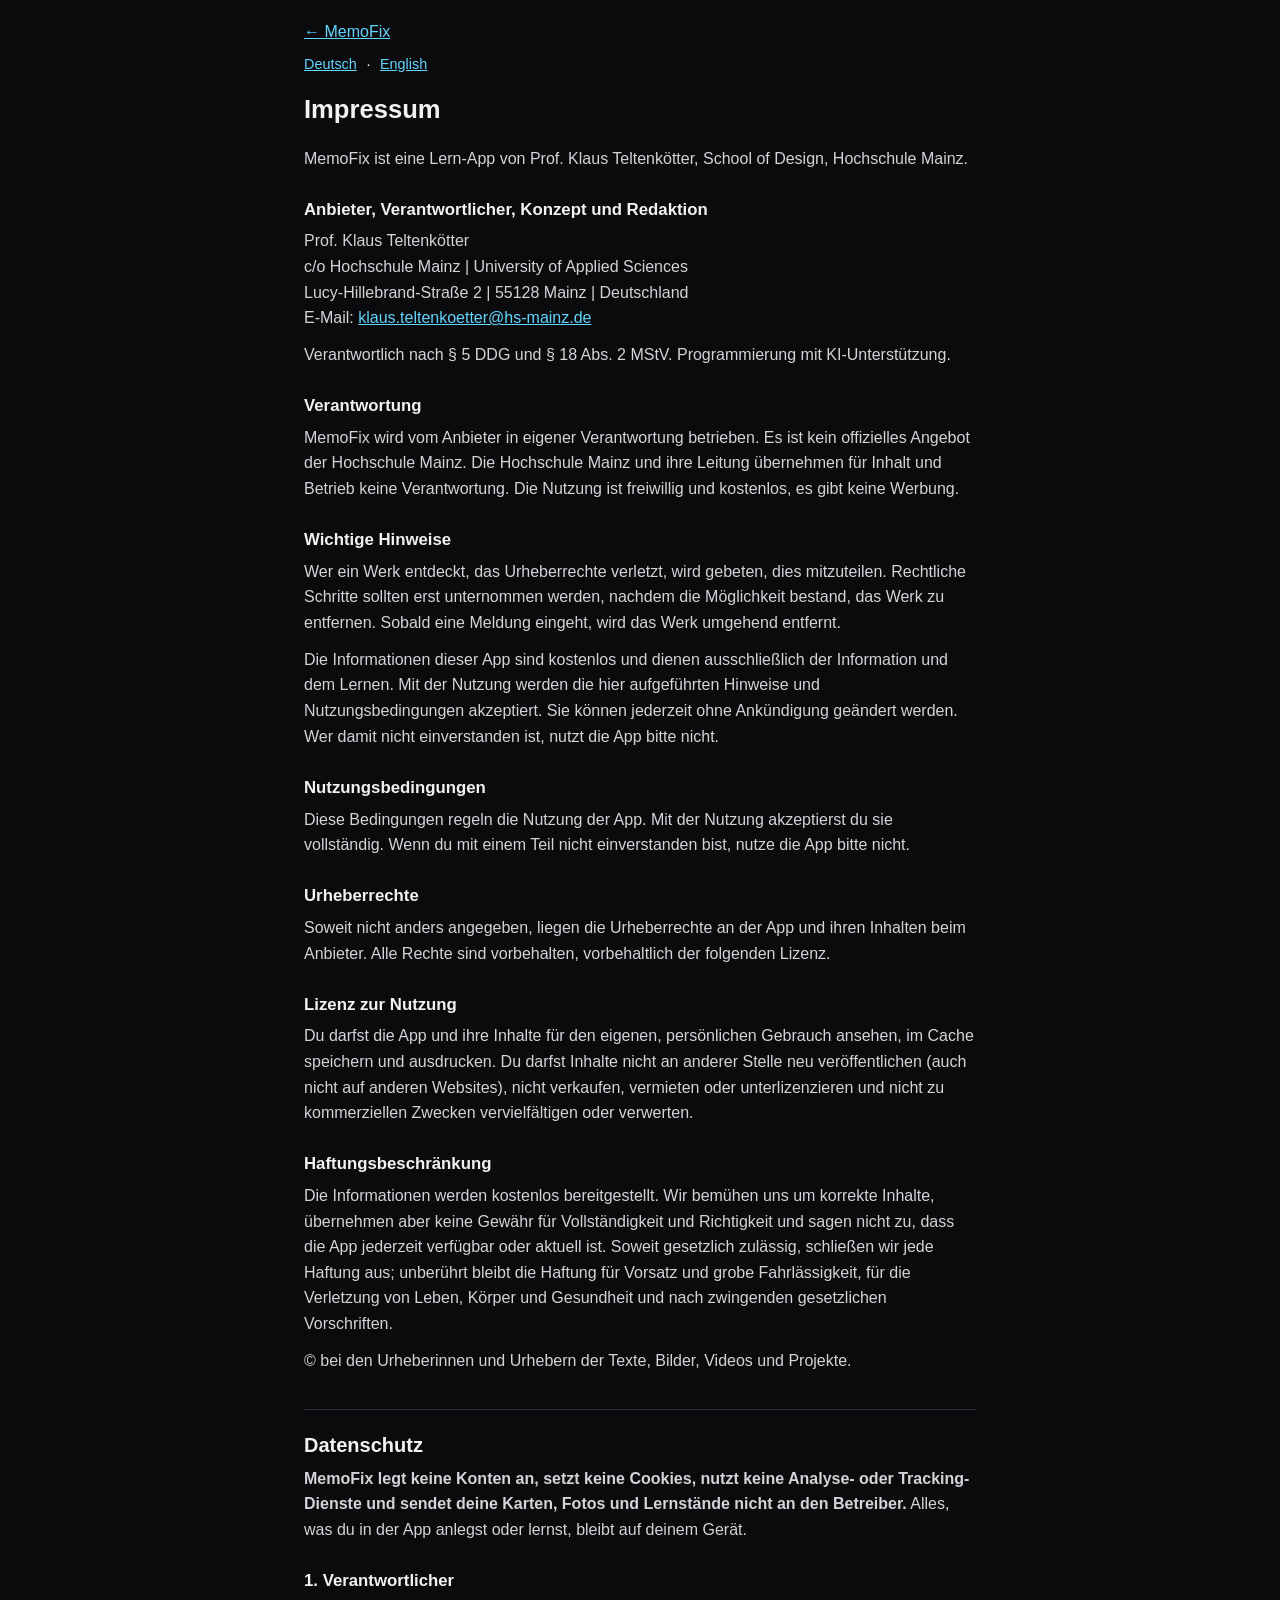
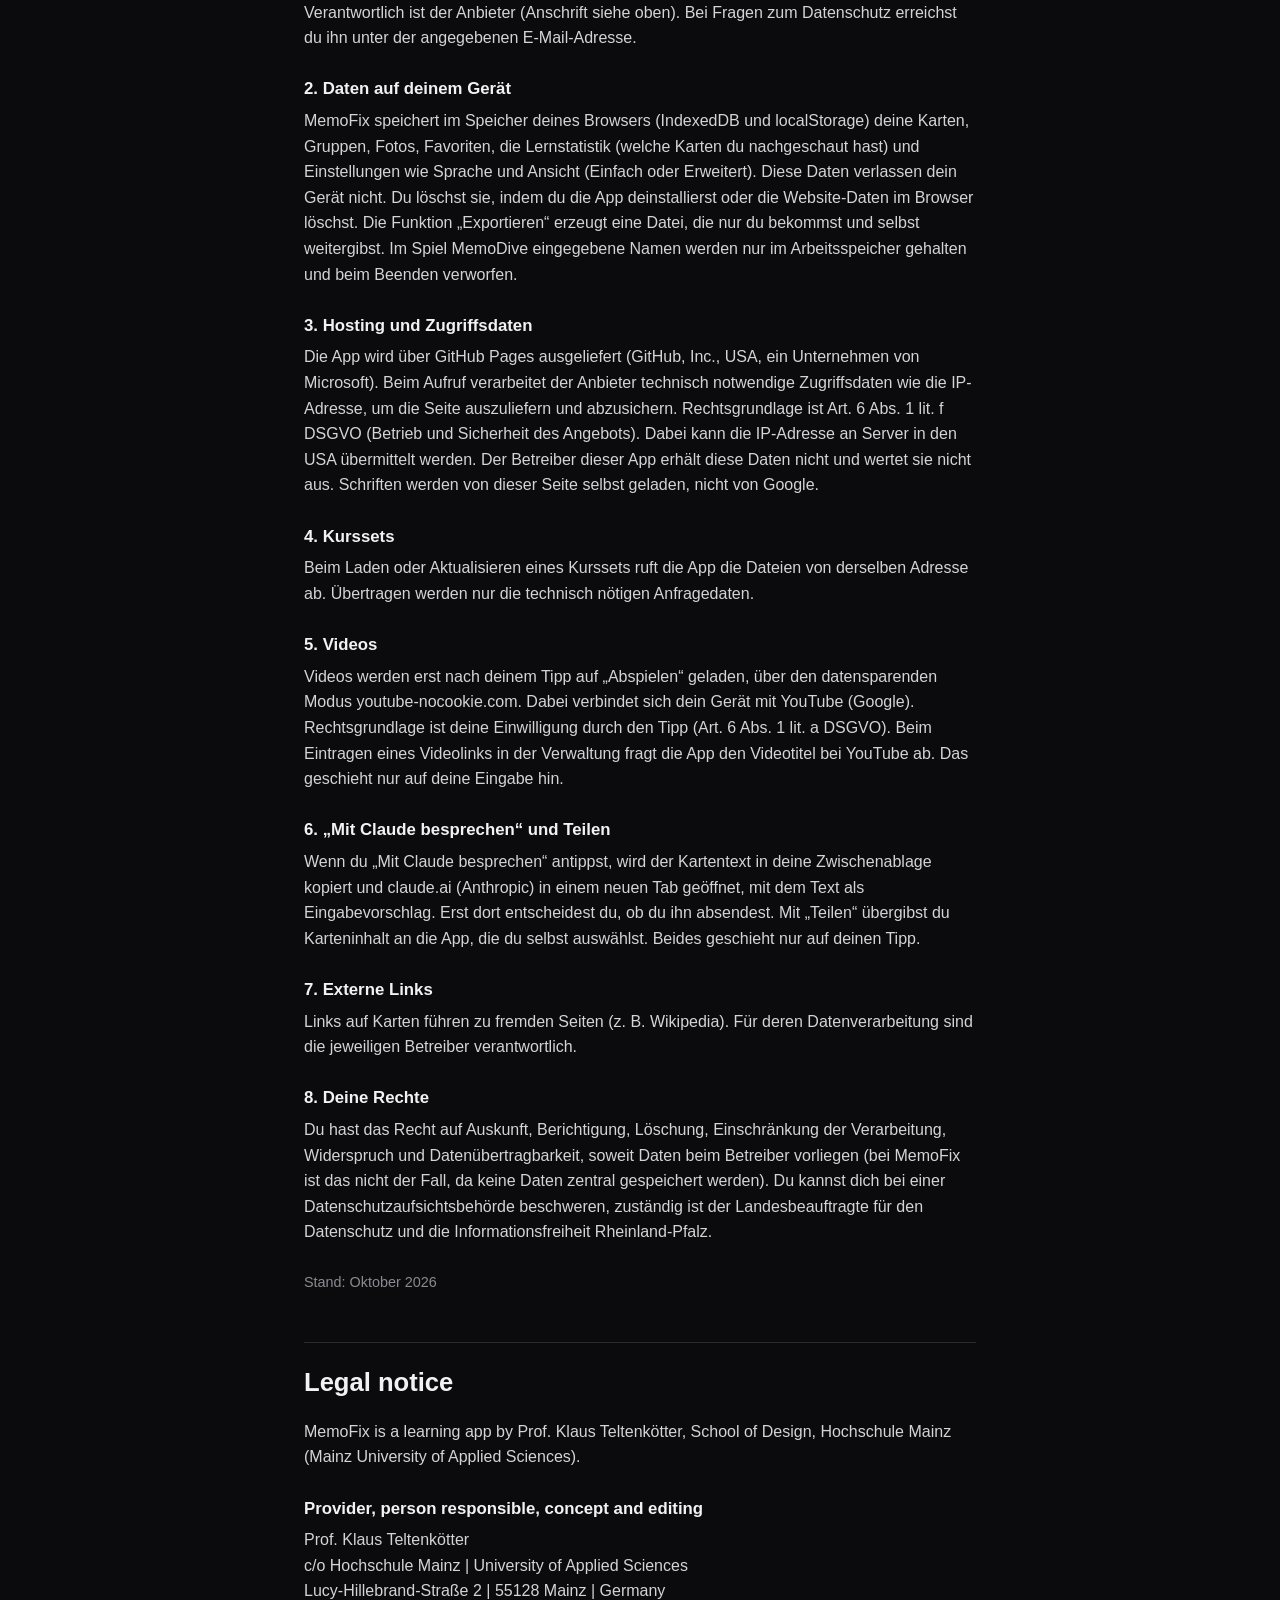
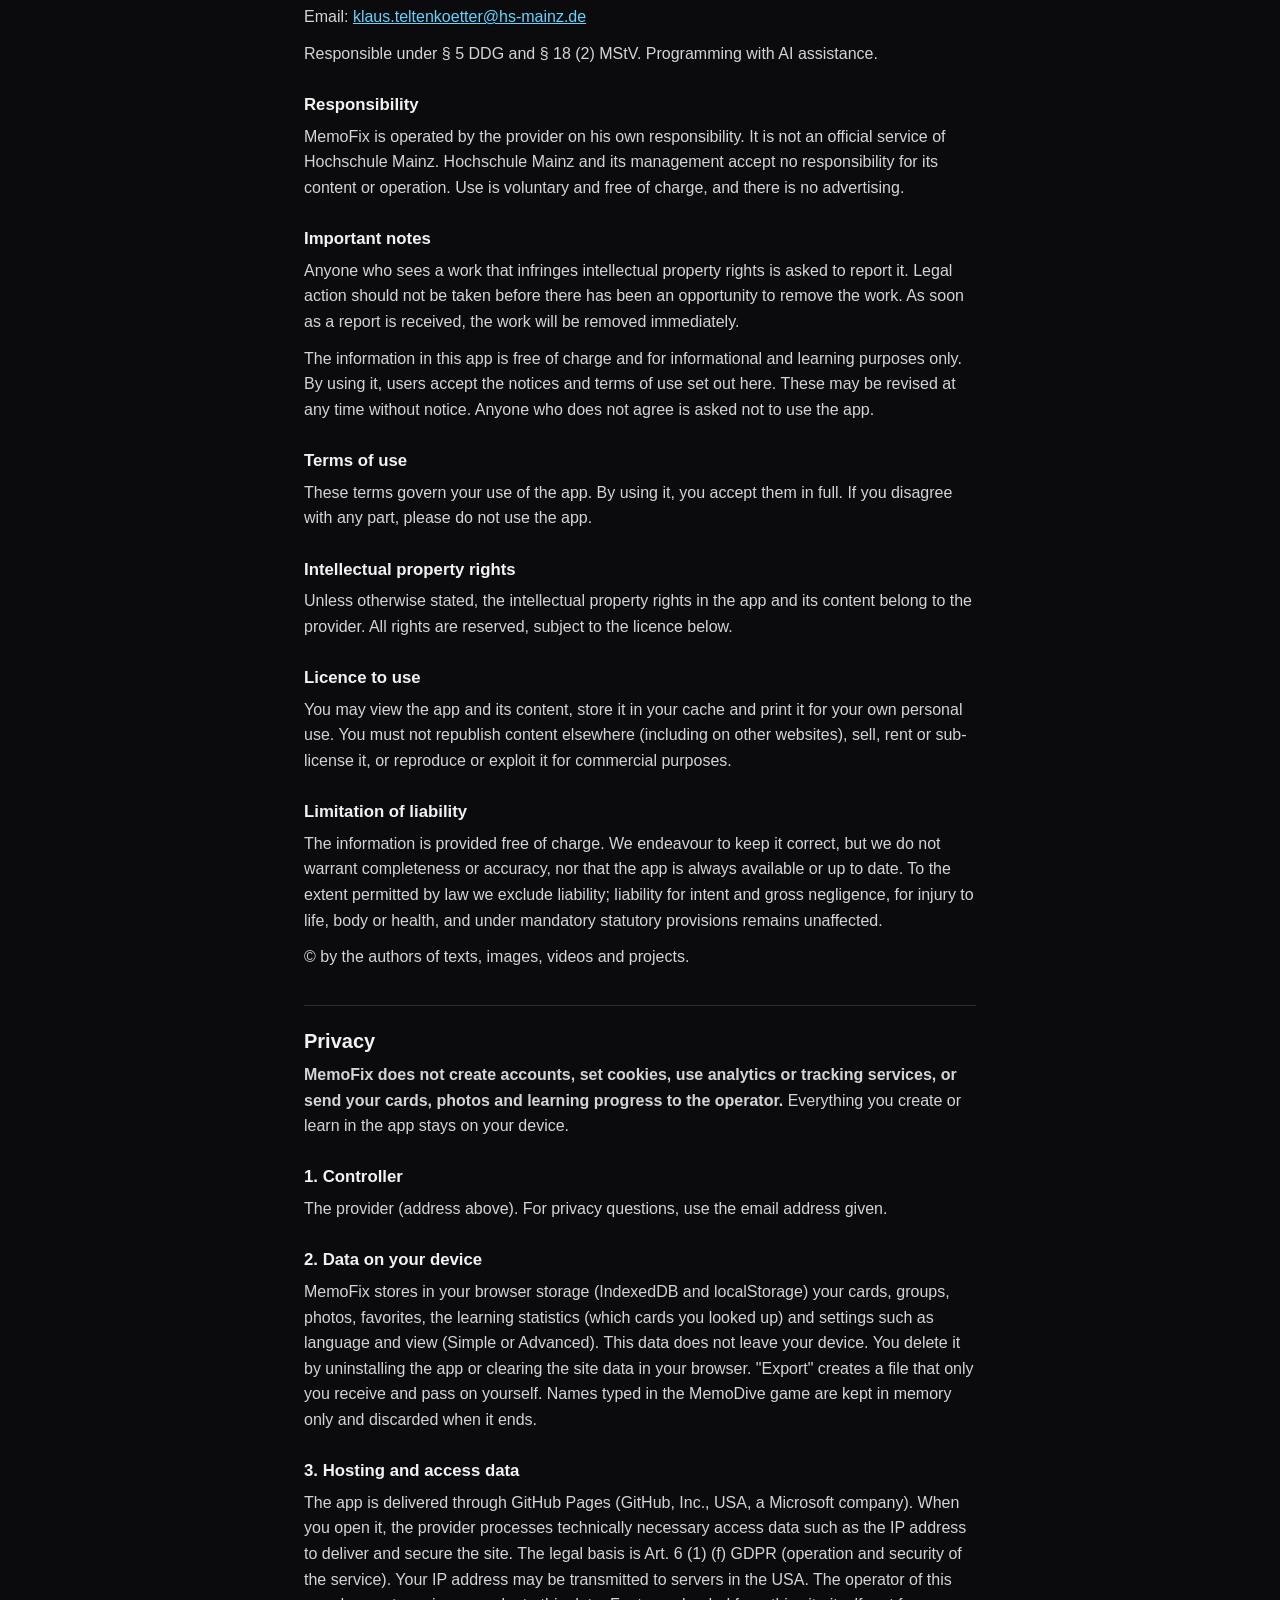
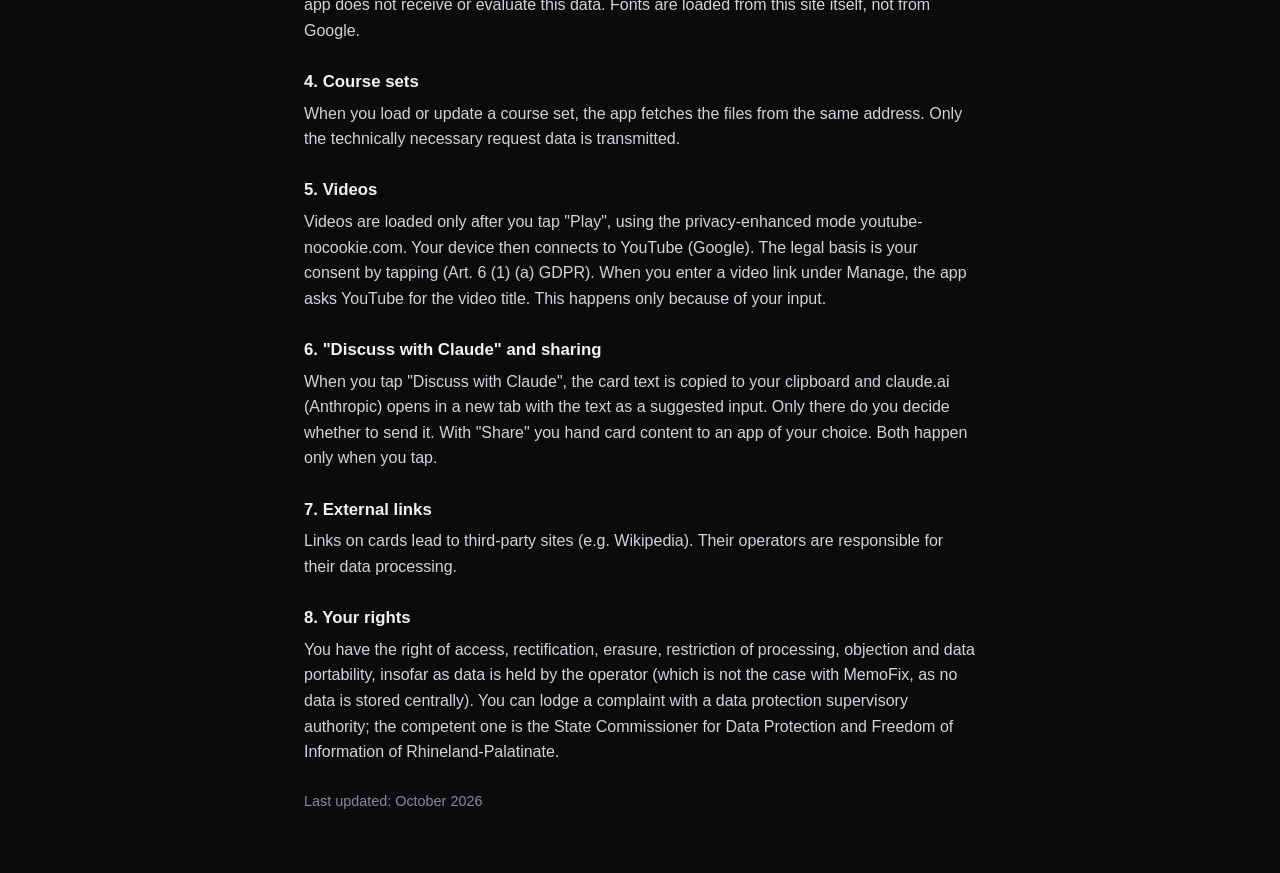
==== commit 8f9ad9e2: "Add files via upload" ====
--- a/impressum.html
+++ b/impressum.html
@@ -12,7 +12,7 @@
   h2 { font-size: 1.05rem; margin: 1.6rem 0 0.3rem; }
   h2.abschnitt { font-size: 1.25rem; border-top: 1px solid #2a2a30; padding-top: 1.2rem; margin-top: 2.2rem; }
   p { color: #d4d4d8; margin: 0.3rem 0 0.7rem; }
-  a { color: #7fd1a6; }
+  a { color: #62d5ff; }
   .sprache { display: flex; gap: 0.6rem; margin: 0 0 0.8rem; font-size: 0.9rem; }
   .platz { background: #3a2f12; color: #ffd98a; padding: 0 0.25rem; border-radius: 4px; }
   .zurueck { display: inline-block; margin-bottom: 0.5rem; }
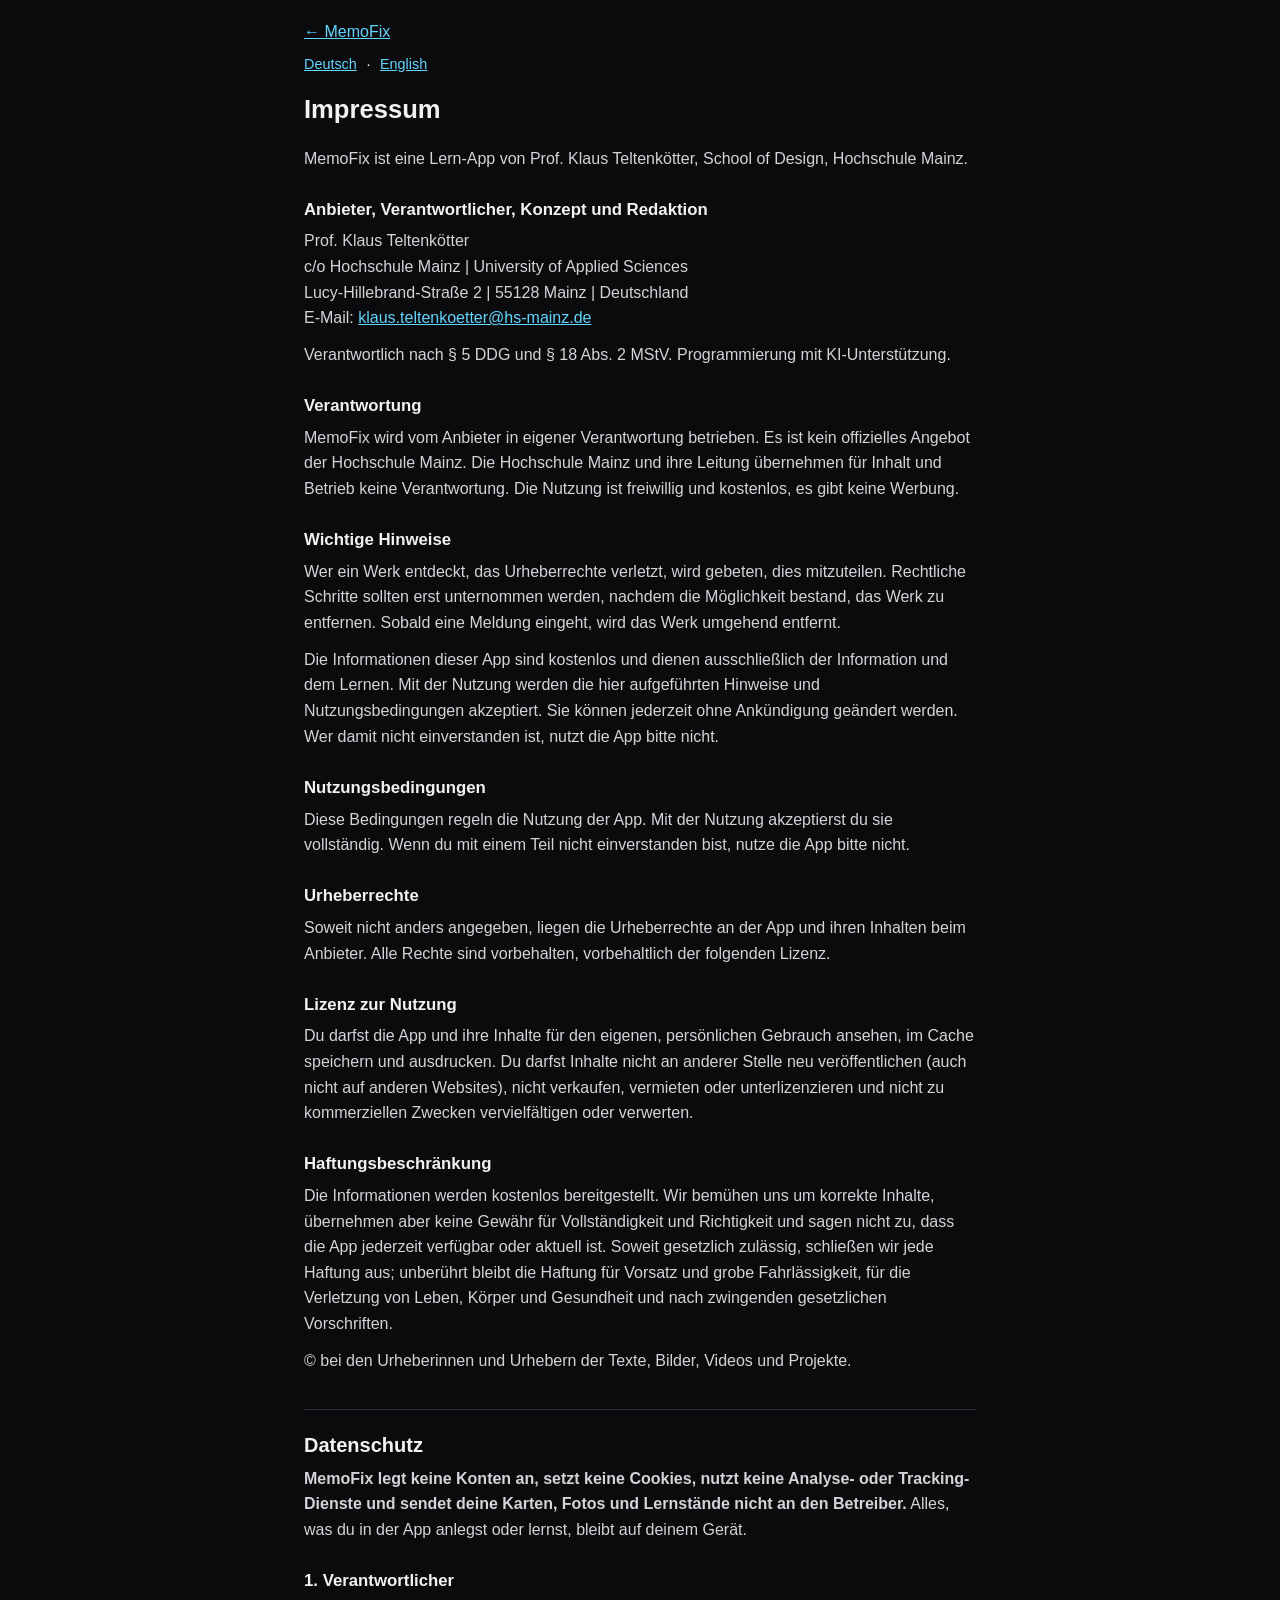
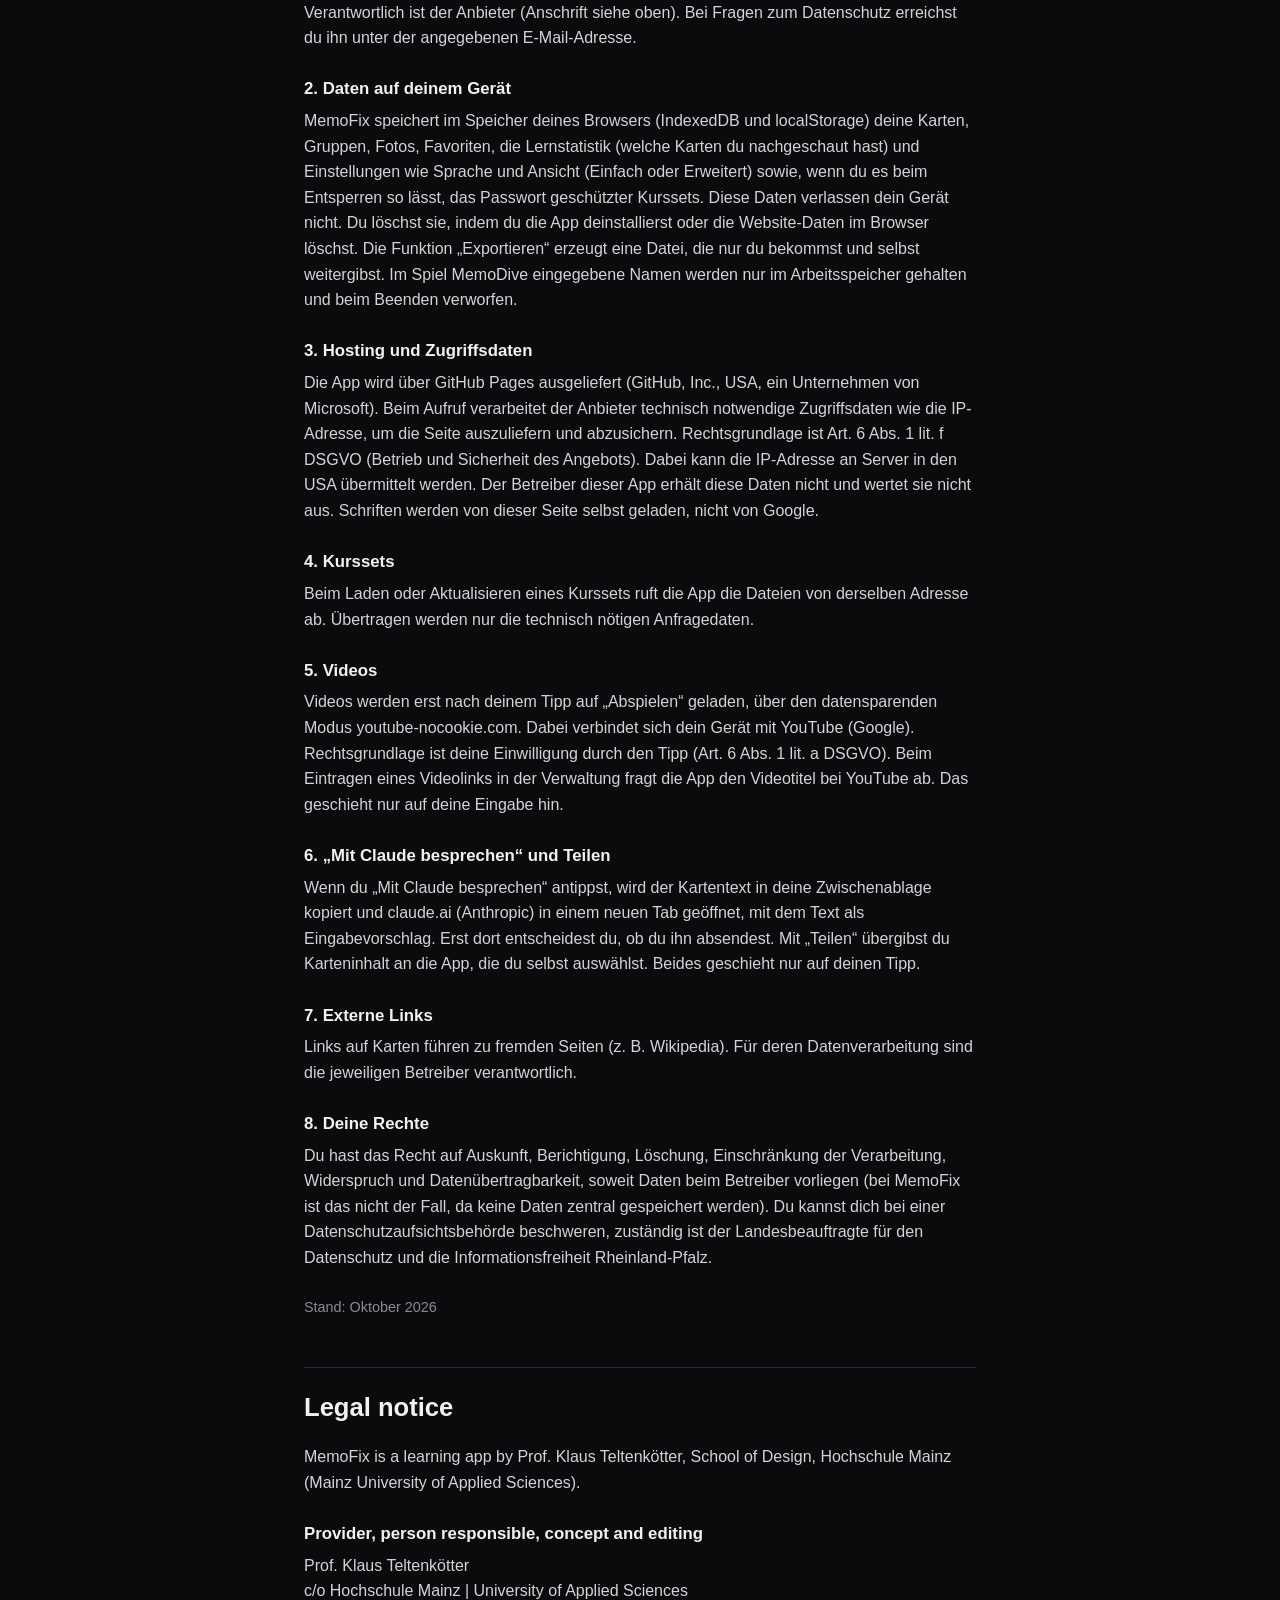
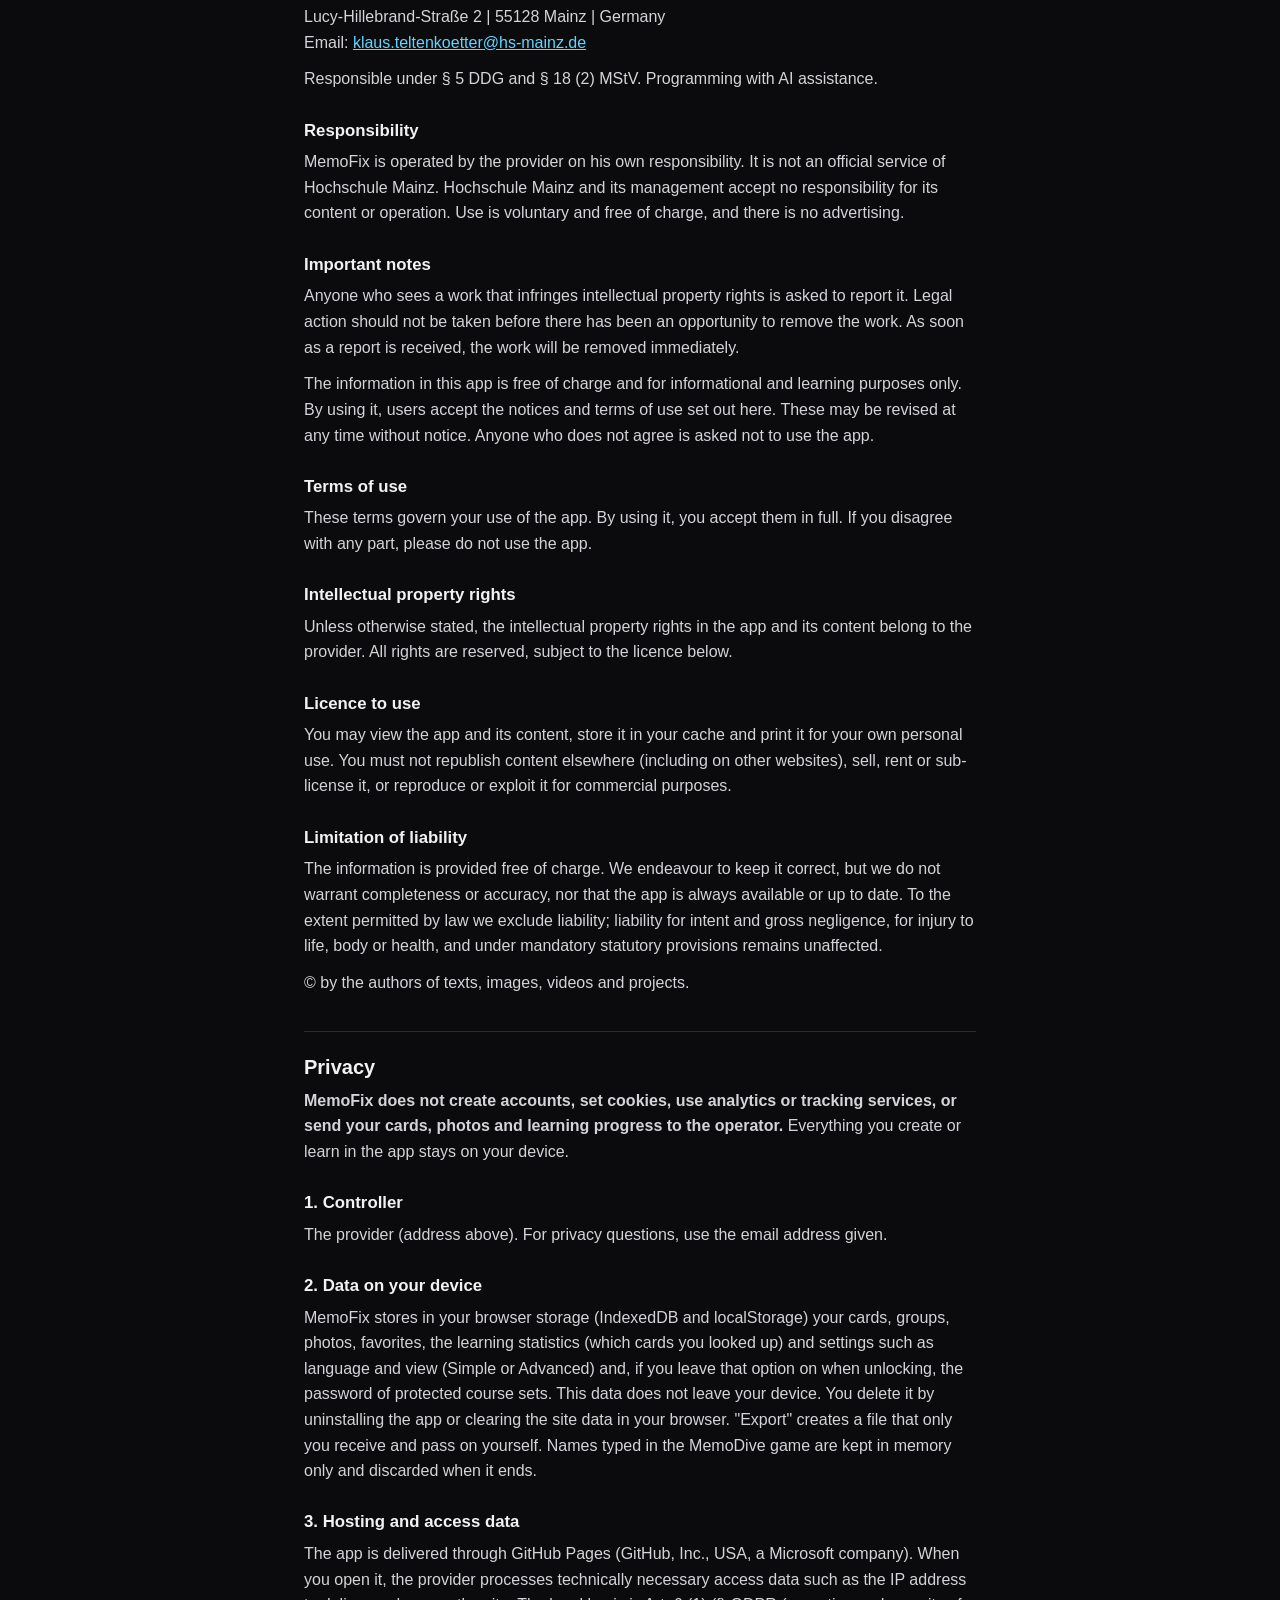
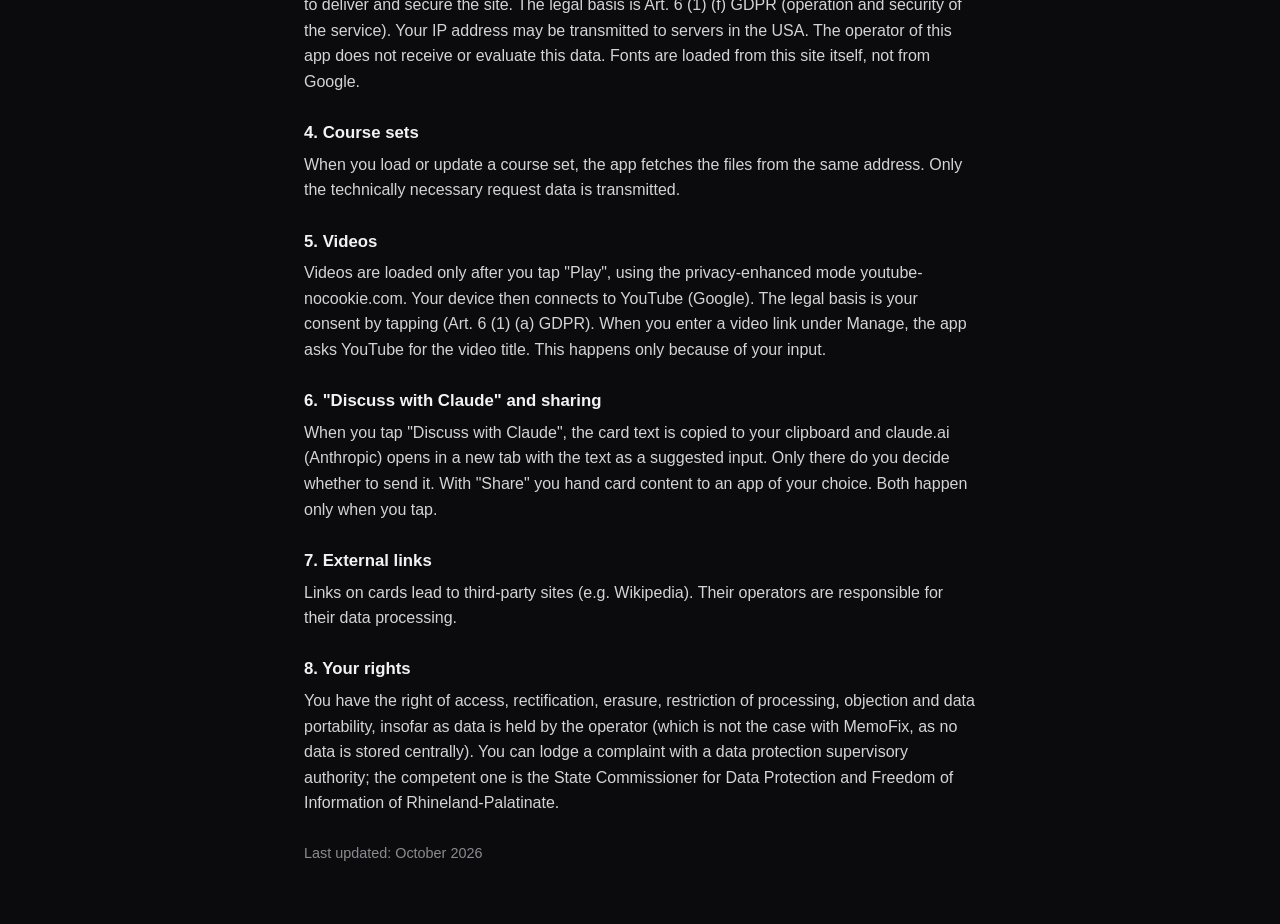
==== commit 3bdee000: "Add files via upload" ====
--- a/impressum.html
+++ b/impressum.html
@@ -65,7 +65,7 @@
 <p>Verantwortlich ist der Anbieter (Anschrift siehe oben). Bei Fragen zum Datenschutz erreichst du ihn unter der angegebenen E-Mail-Adresse.</p>
 
 <h2>2. Daten auf deinem Gerät</h2>
-<p>MemoFix speichert im Speicher deines Browsers (IndexedDB und localStorage) deine Karten, Gruppen, Fotos, Favoriten, die Lernstatistik (welche Karten du nachgeschaut hast) und Einstellungen wie Sprache und Ansicht (Einfach oder Erweitert). Diese Daten verlassen dein Gerät nicht. Du löschst sie, indem du die App deinstallierst oder die Website-Daten im Browser löschst. Die Funktion „Exportieren“ erzeugt eine Datei, die nur du bekommst und selbst weitergibst. Im Spiel MemoDive eingegebene Namen werden nur im Arbeitsspeicher gehalten und beim Beenden verworfen.</p>
+<p>MemoFix speichert im Speicher deines Browsers (IndexedDB und localStorage) deine Karten, Gruppen, Fotos, Favoriten, die Lernstatistik (welche Karten du nachgeschaut hast) und Einstellungen wie Sprache und Ansicht (Einfach oder Erweitert) sowie, wenn du es beim Entsperren so lässt, das Passwort geschützter Kurssets. Diese Daten verlassen dein Gerät nicht. Du löschst sie, indem du die App deinstallierst oder die Website-Daten im Browser löschst. Die Funktion „Exportieren“ erzeugt eine Datei, die nur du bekommst und selbst weitergibst. Im Spiel MemoDive eingegebene Namen werden nur im Arbeitsspeicher gehalten und beim Beenden verworfen.</p>
 
 <h2>3. Hosting und Zugriffsdaten</h2>
 <p>Die App wird über GitHub Pages ausgeliefert (GitHub, Inc., USA, ein Unternehmen von Microsoft). Beim Aufruf verarbeitet der Anbieter technisch notwendige Zugriffsdaten wie die IP-Adresse, um die Seite auszuliefern und abzusichern. Rechtsgrundlage ist Art. 6 Abs. 1 lit. f DSGVO (Betrieb und Sicherheit des Angebots). Dabei kann die IP-Adresse an Server in den USA übermittelt werden. Der Betreiber dieser App erhält diese Daten nicht und wertet sie nicht aus. Schriften werden von dieser Seite selbst geladen, nicht von Google.</p>
@@ -130,7 +130,7 @@
 <p>The provider (address above). For privacy questions, use the email address given.</p>
 
 <h2>2. Data on your device</h2>
-<p>MemoFix stores in your browser storage (IndexedDB and localStorage) your cards, groups, photos, favorites, the learning statistics (which cards you looked up) and settings such as language and view (Simple or Advanced). This data does not leave your device. You delete it by uninstalling the app or clearing the site data in your browser. "Export" creates a file that only you receive and pass on yourself. Names typed in the MemoDive game are kept in memory only and discarded when it ends.</p>
+<p>MemoFix stores in your browser storage (IndexedDB and localStorage) your cards, groups, photos, favorites, the learning statistics (which cards you looked up) and settings such as language and view (Simple or Advanced) and, if you leave that option on when unlocking, the password of protected course sets. This data does not leave your device. You delete it by uninstalling the app or clearing the site data in your browser. "Export" creates a file that only you receive and pass on yourself. Names typed in the MemoDive game are kept in memory only and discarded when it ends.</p>
 
 <h2>3. Hosting and access data</h2>
 <p>The app is delivered through GitHub Pages (GitHub, Inc., USA, a Microsoft company). When you open it, the provider processes technically necessary access data such as the IP address to deliver and secure the site. The legal basis is Art. 6 (1) (f) GDPR (operation and security of the service). Your IP address may be transmitted to servers in the USA. The operator of this app does not receive or evaluate this data. Fonts are loaded from this site itself, not from Google.</p>
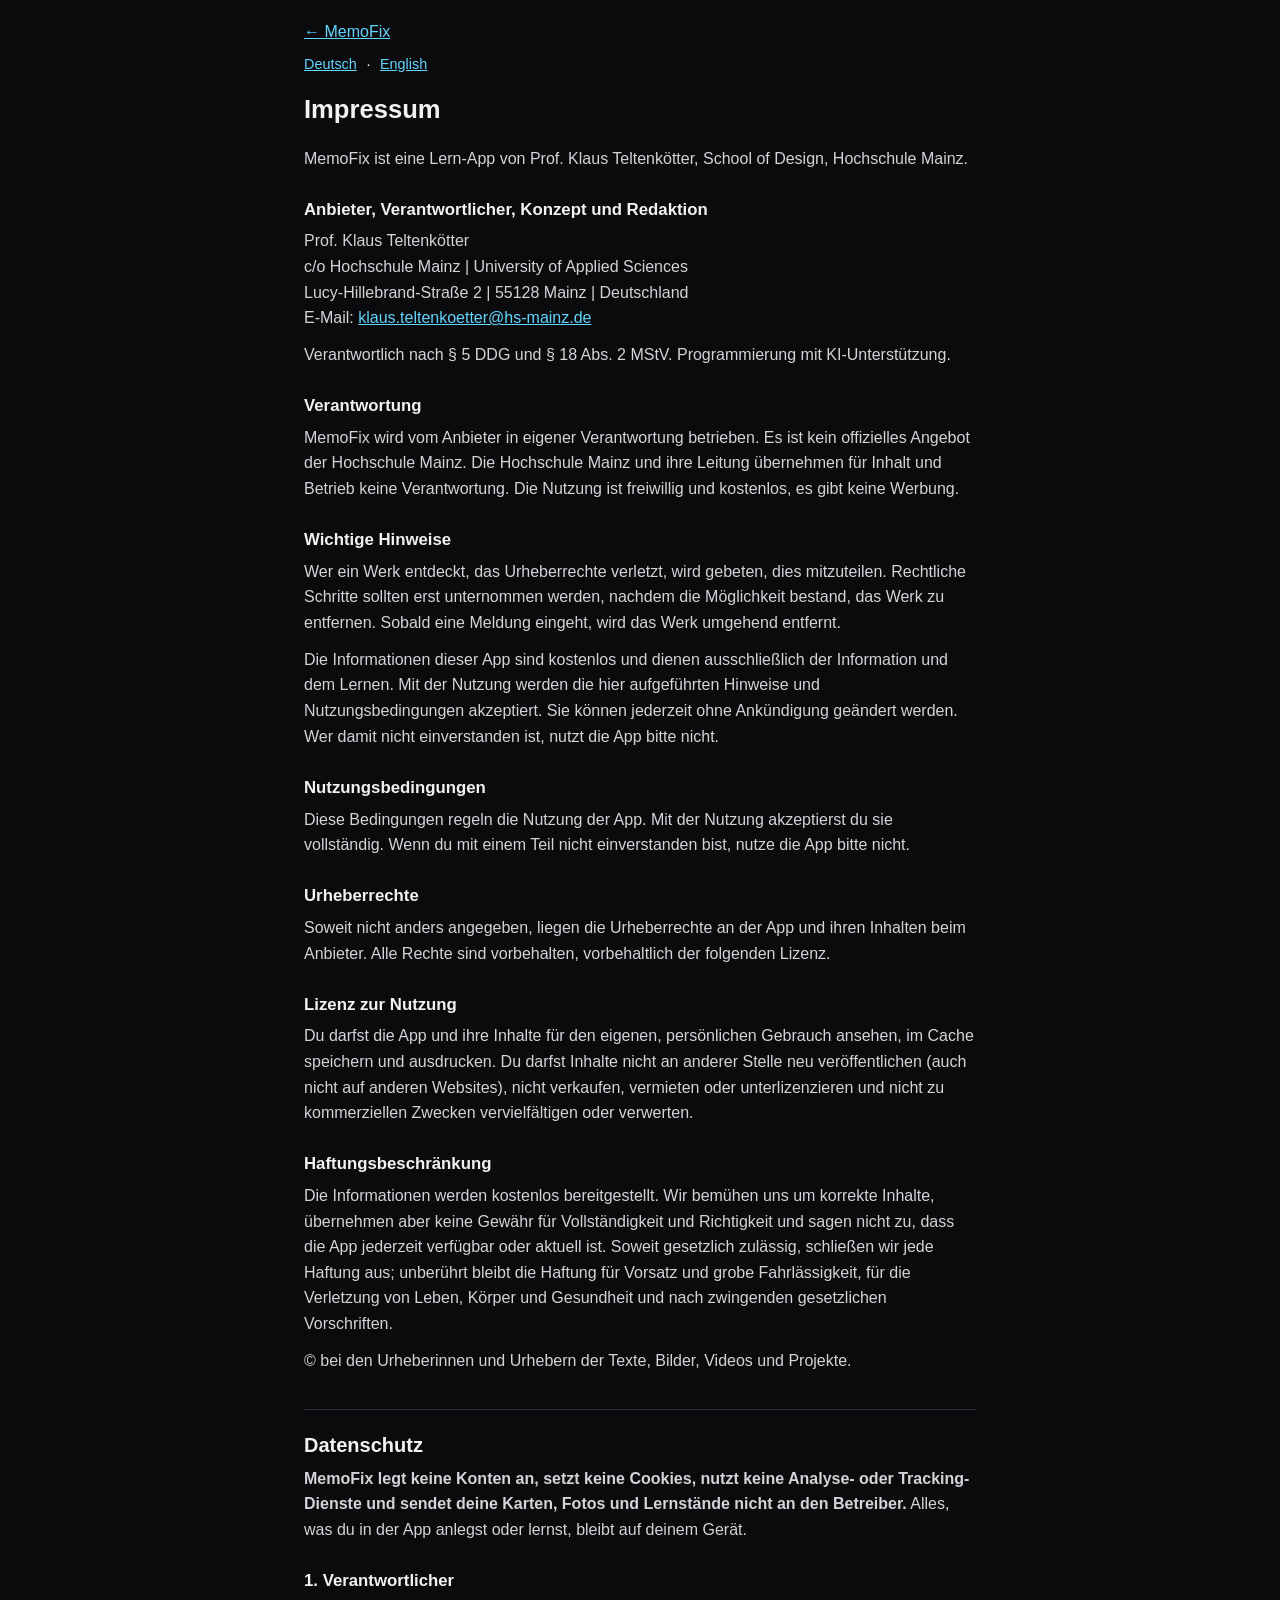
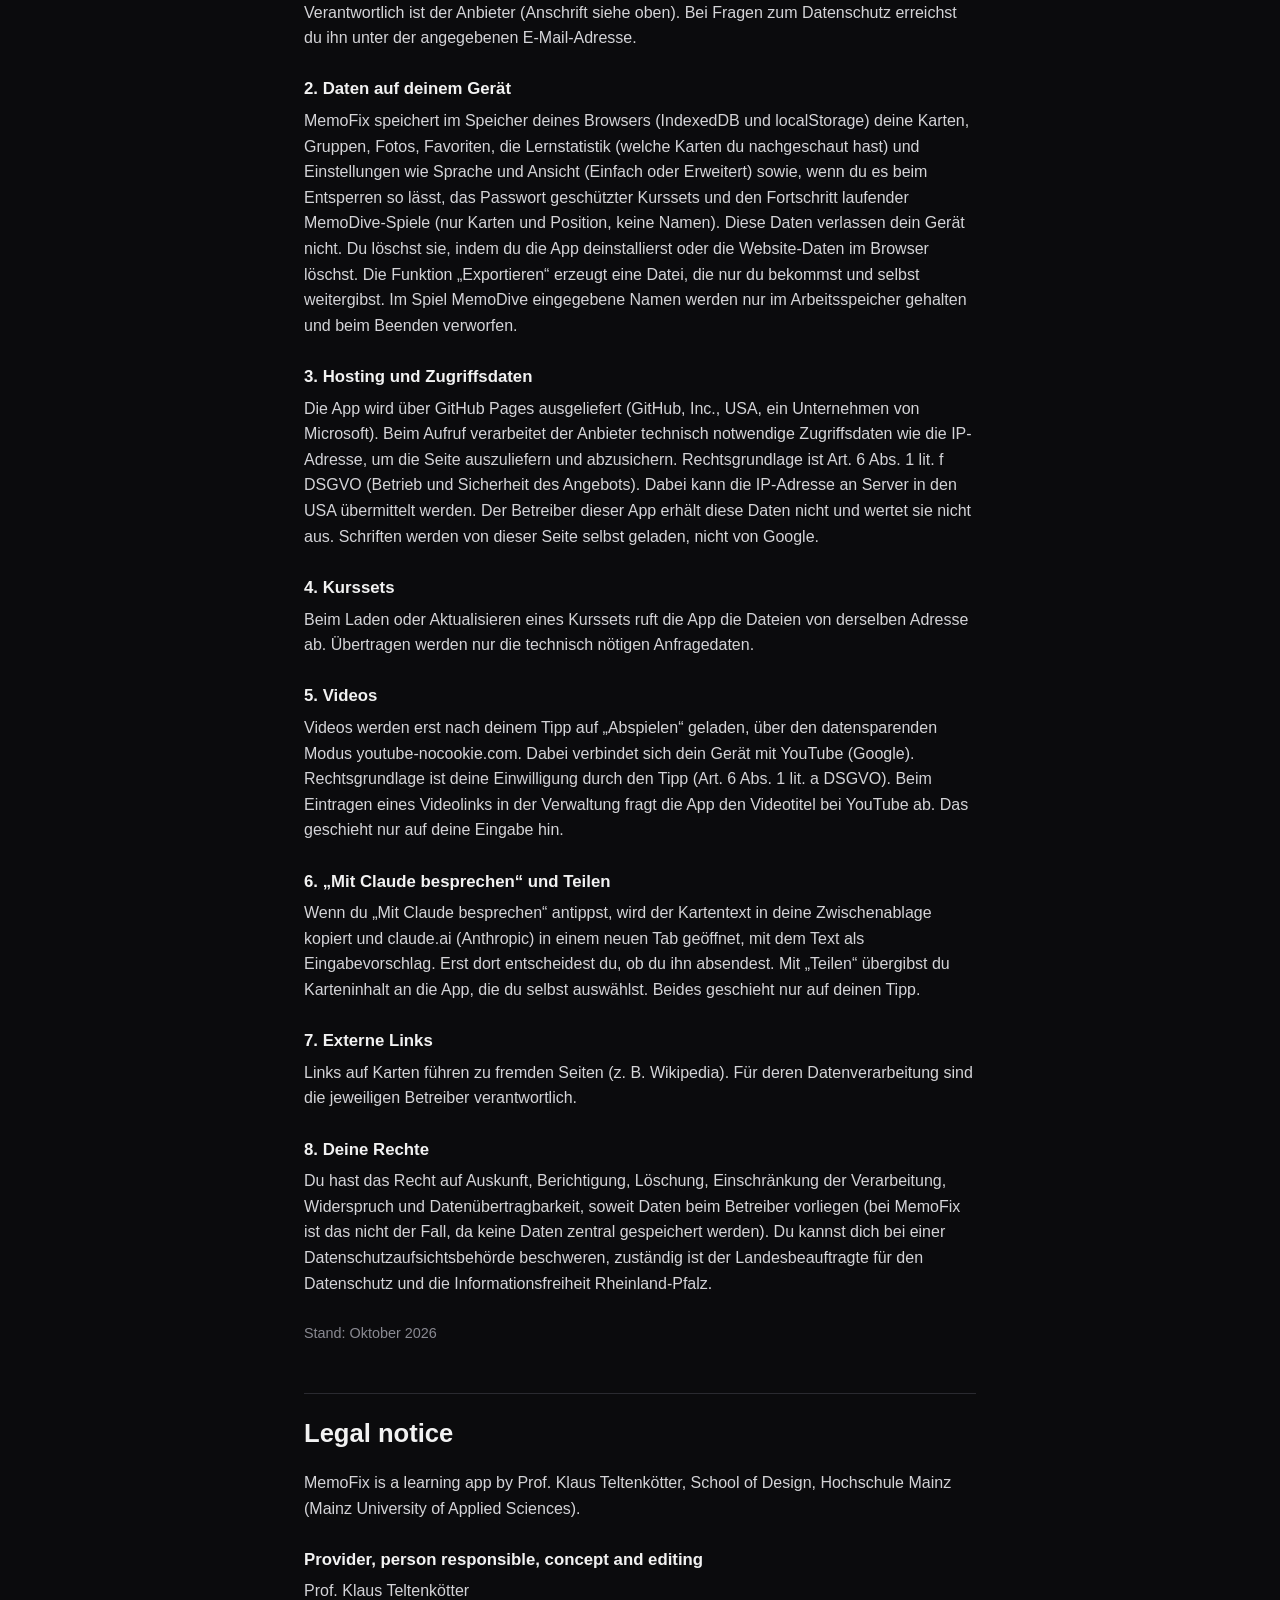
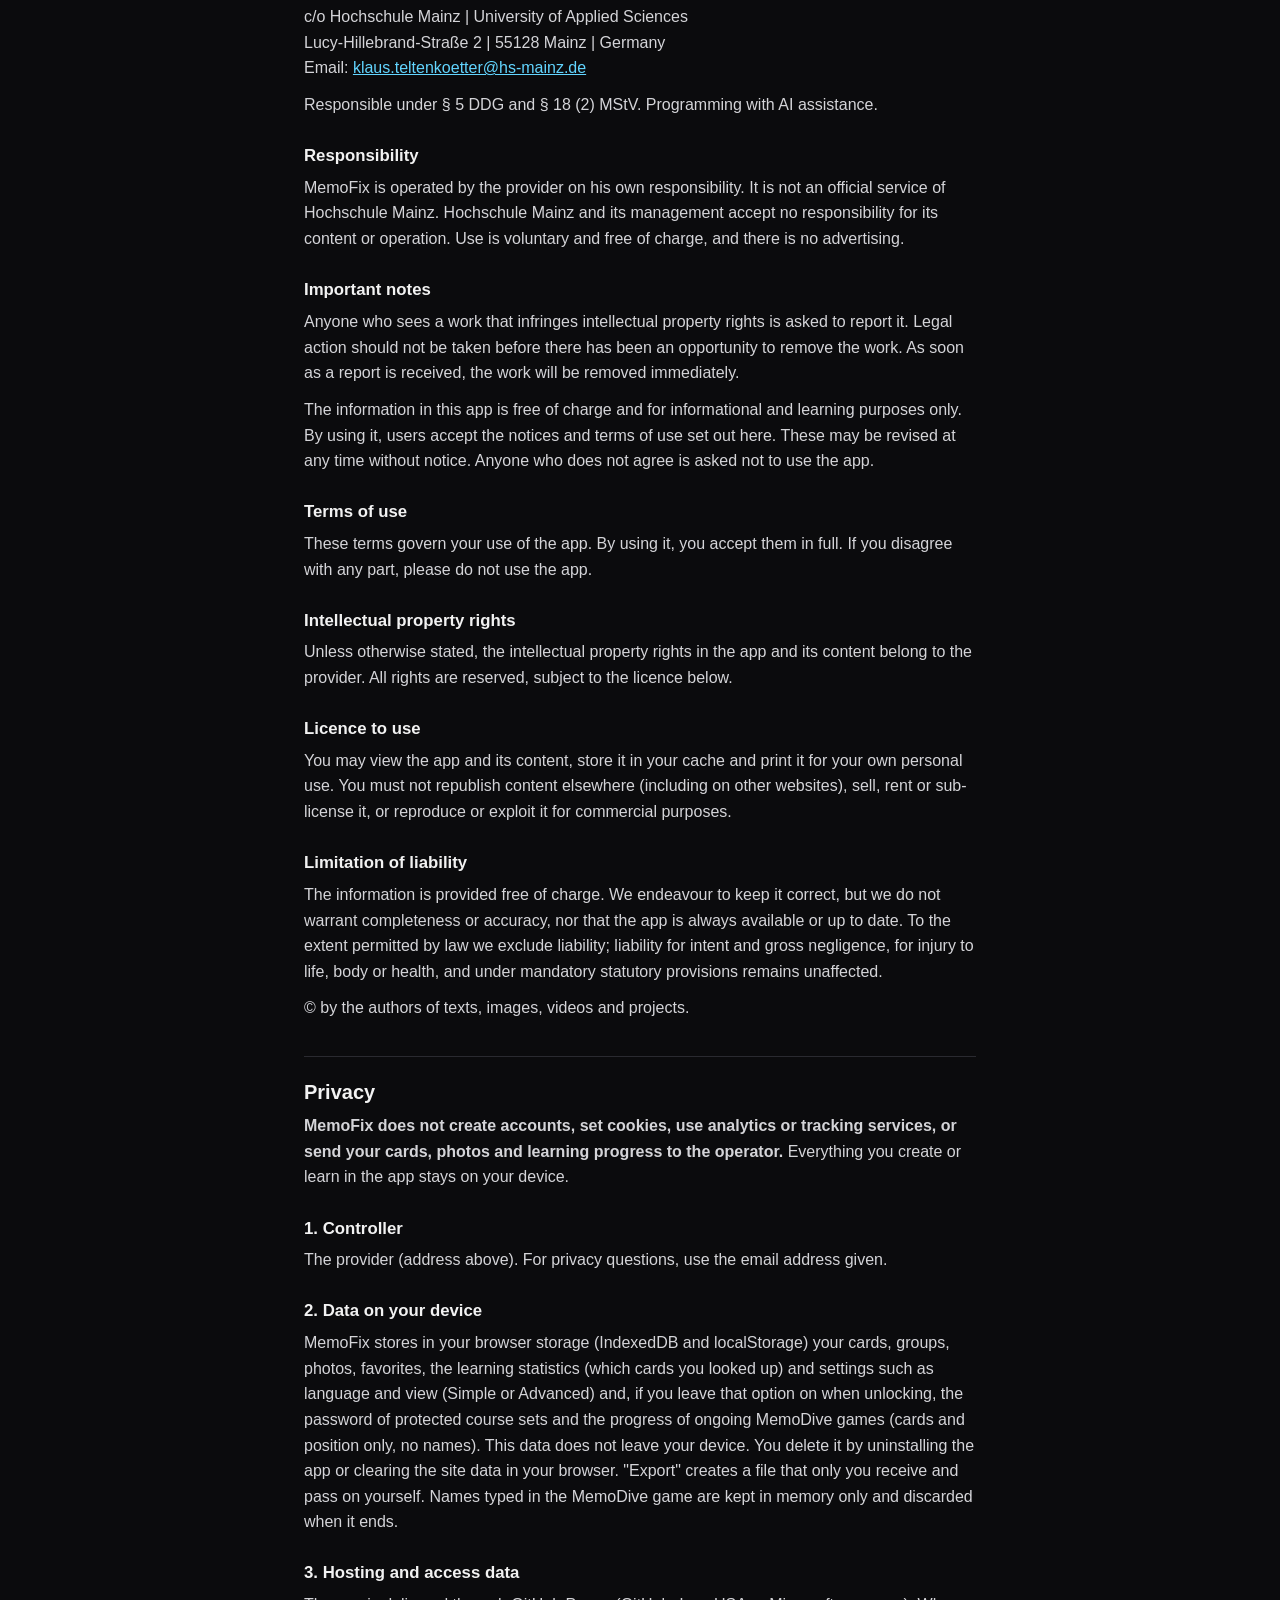
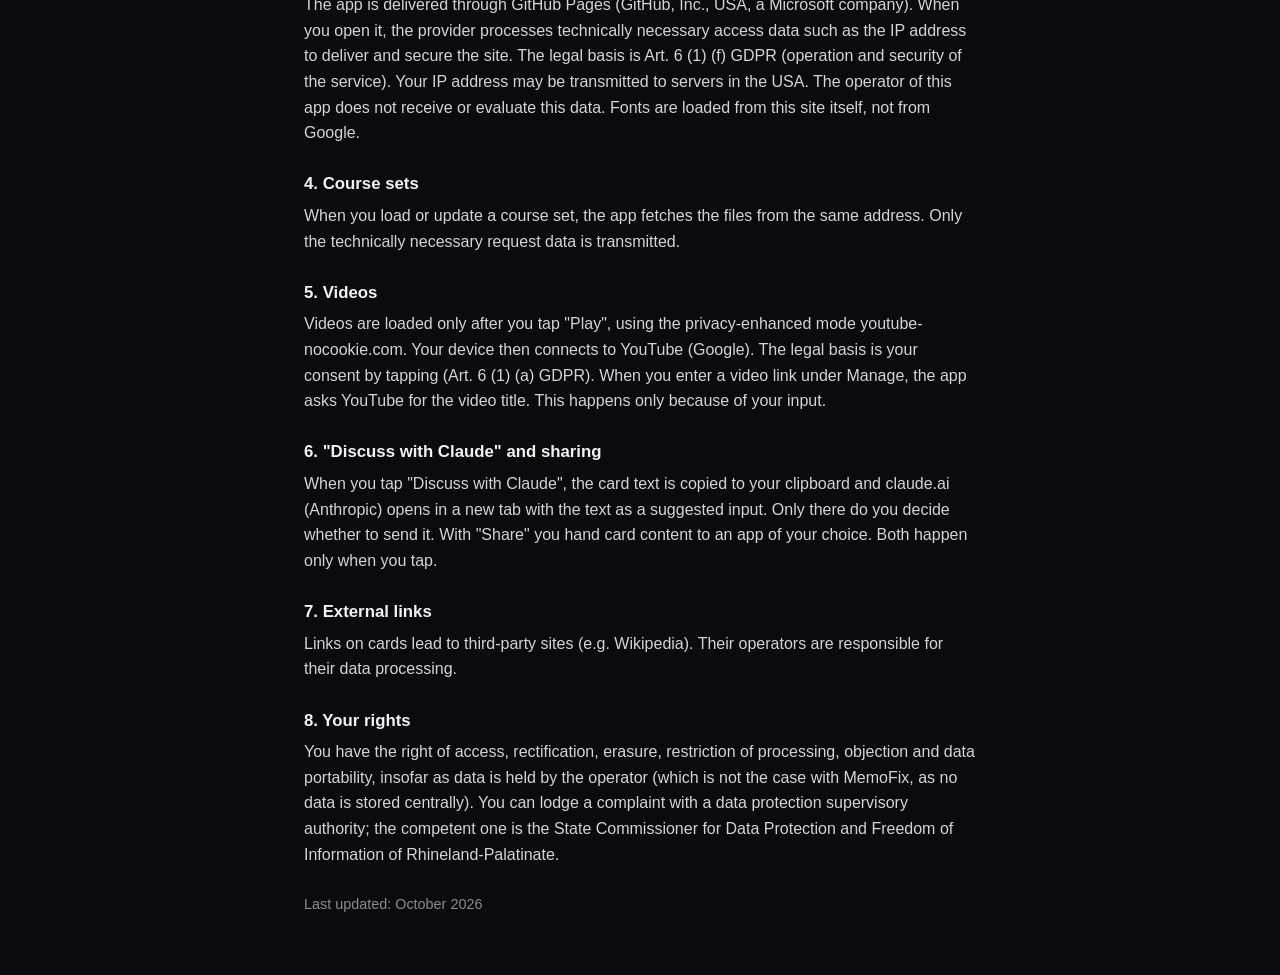
==== commit 4fc0542e: "Add files via upload" ====
--- a/impressum.html
+++ b/impressum.html
@@ -65,7 +65,7 @@
 <p>Verantwortlich ist der Anbieter (Anschrift siehe oben). Bei Fragen zum Datenschutz erreichst du ihn unter der angegebenen E-Mail-Adresse.</p>
 
 <h2>2. Daten auf deinem Gerät</h2>
-<p>MemoFix speichert im Speicher deines Browsers (IndexedDB und localStorage) deine Karten, Gruppen, Fotos, Favoriten, die Lernstatistik (welche Karten du nachgeschaut hast) und Einstellungen wie Sprache und Ansicht (Einfach oder Erweitert) sowie, wenn du es beim Entsperren so lässt, das Passwort geschützter Kurssets. Diese Daten verlassen dein Gerät nicht. Du löschst sie, indem du die App deinstallierst oder die Website-Daten im Browser löschst. Die Funktion „Exportieren“ erzeugt eine Datei, die nur du bekommst und selbst weitergibst. Im Spiel MemoDive eingegebene Namen werden nur im Arbeitsspeicher gehalten und beim Beenden verworfen.</p>
+<p>MemoFix speichert im Speicher deines Browsers (IndexedDB und localStorage) deine Karten, Gruppen, Fotos, Favoriten, die Lernstatistik (welche Karten du nachgeschaut hast) und Einstellungen wie Sprache und Ansicht (Einfach oder Erweitert) sowie, wenn du es beim Entsperren so lässt, das Passwort geschützter Kurssets und den Fortschritt laufender MemoDive-Spiele (nur Karten und Position, keine Namen). Diese Daten verlassen dein Gerät nicht. Du löschst sie, indem du die App deinstallierst oder die Website-Daten im Browser löschst. Die Funktion „Exportieren“ erzeugt eine Datei, die nur du bekommst und selbst weitergibst. Im Spiel MemoDive eingegebene Namen werden nur im Arbeitsspeicher gehalten und beim Beenden verworfen.</p>
 
 <h2>3. Hosting und Zugriffsdaten</h2>
 <p>Die App wird über GitHub Pages ausgeliefert (GitHub, Inc., USA, ein Unternehmen von Microsoft). Beim Aufruf verarbeitet der Anbieter technisch notwendige Zugriffsdaten wie die IP-Adresse, um die Seite auszuliefern und abzusichern. Rechtsgrundlage ist Art. 6 Abs. 1 lit. f DSGVO (Betrieb und Sicherheit des Angebots). Dabei kann die IP-Adresse an Server in den USA übermittelt werden. Der Betreiber dieser App erhält diese Daten nicht und wertet sie nicht aus. Schriften werden von dieser Seite selbst geladen, nicht von Google.</p>
@@ -130,7 +130,7 @@
 <p>The provider (address above). For privacy questions, use the email address given.</p>
 
 <h2>2. Data on your device</h2>
-<p>MemoFix stores in your browser storage (IndexedDB and localStorage) your cards, groups, photos, favorites, the learning statistics (which cards you looked up) and settings such as language and view (Simple or Advanced) and, if you leave that option on when unlocking, the password of protected course sets. This data does not leave your device. You delete it by uninstalling the app or clearing the site data in your browser. "Export" creates a file that only you receive and pass on yourself. Names typed in the MemoDive game are kept in memory only and discarded when it ends.</p>
+<p>MemoFix stores in your browser storage (IndexedDB and localStorage) your cards, groups, photos, favorites, the learning statistics (which cards you looked up) and settings such as language and view (Simple or Advanced) and, if you leave that option on when unlocking, the password of protected course sets and the progress of ongoing MemoDive games (cards and position only, no names). This data does not leave your device. You delete it by uninstalling the app or clearing the site data in your browser. "Export" creates a file that only you receive and pass on yourself. Names typed in the MemoDive game are kept in memory only and discarded when it ends.</p>
 
 <h2>3. Hosting and access data</h2>
 <p>The app is delivered through GitHub Pages (GitHub, Inc., USA, a Microsoft company). When you open it, the provider processes technically necessary access data such as the IP address to deliver and secure the site. The legal basis is Art. 6 (1) (f) GDPR (operation and security of the service). Your IP address may be transmitted to servers in the USA. The operator of this app does not receive or evaluate this data. Fonts are loaded from this site itself, not from Google.</p>
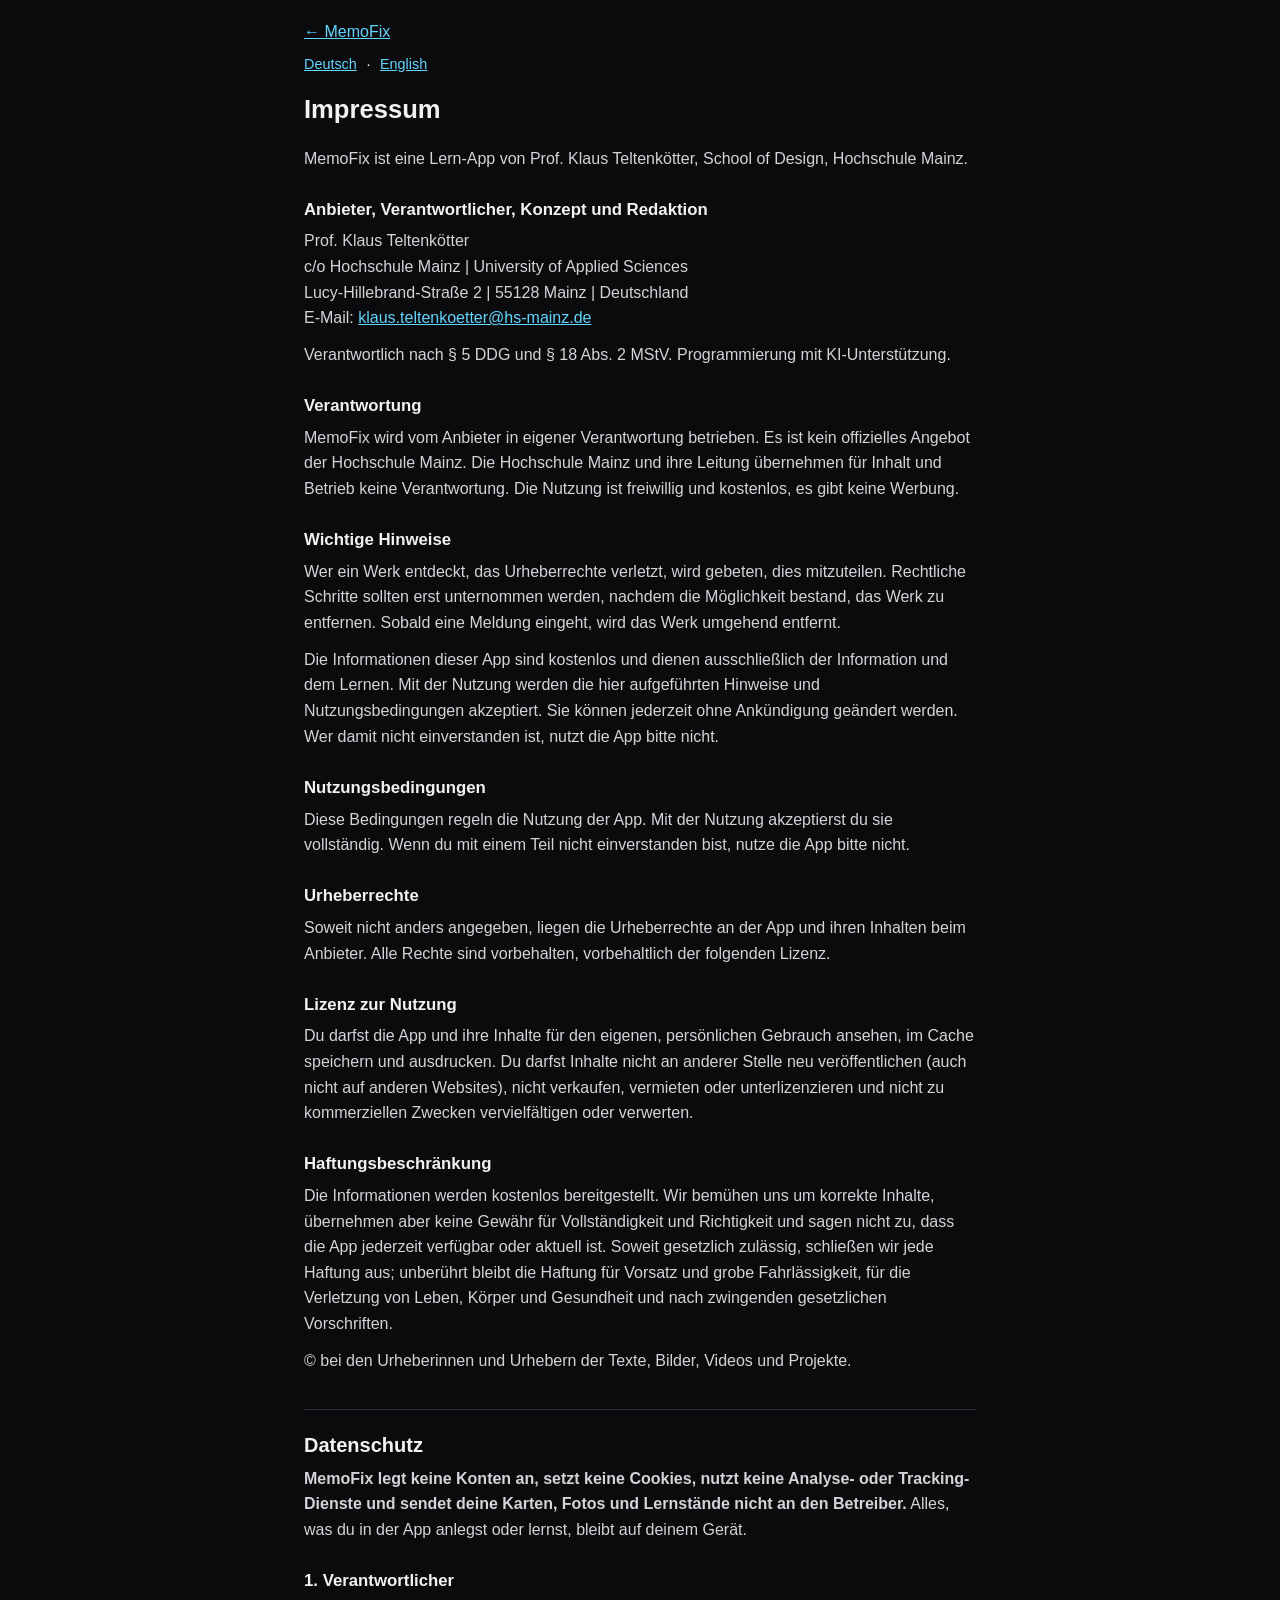
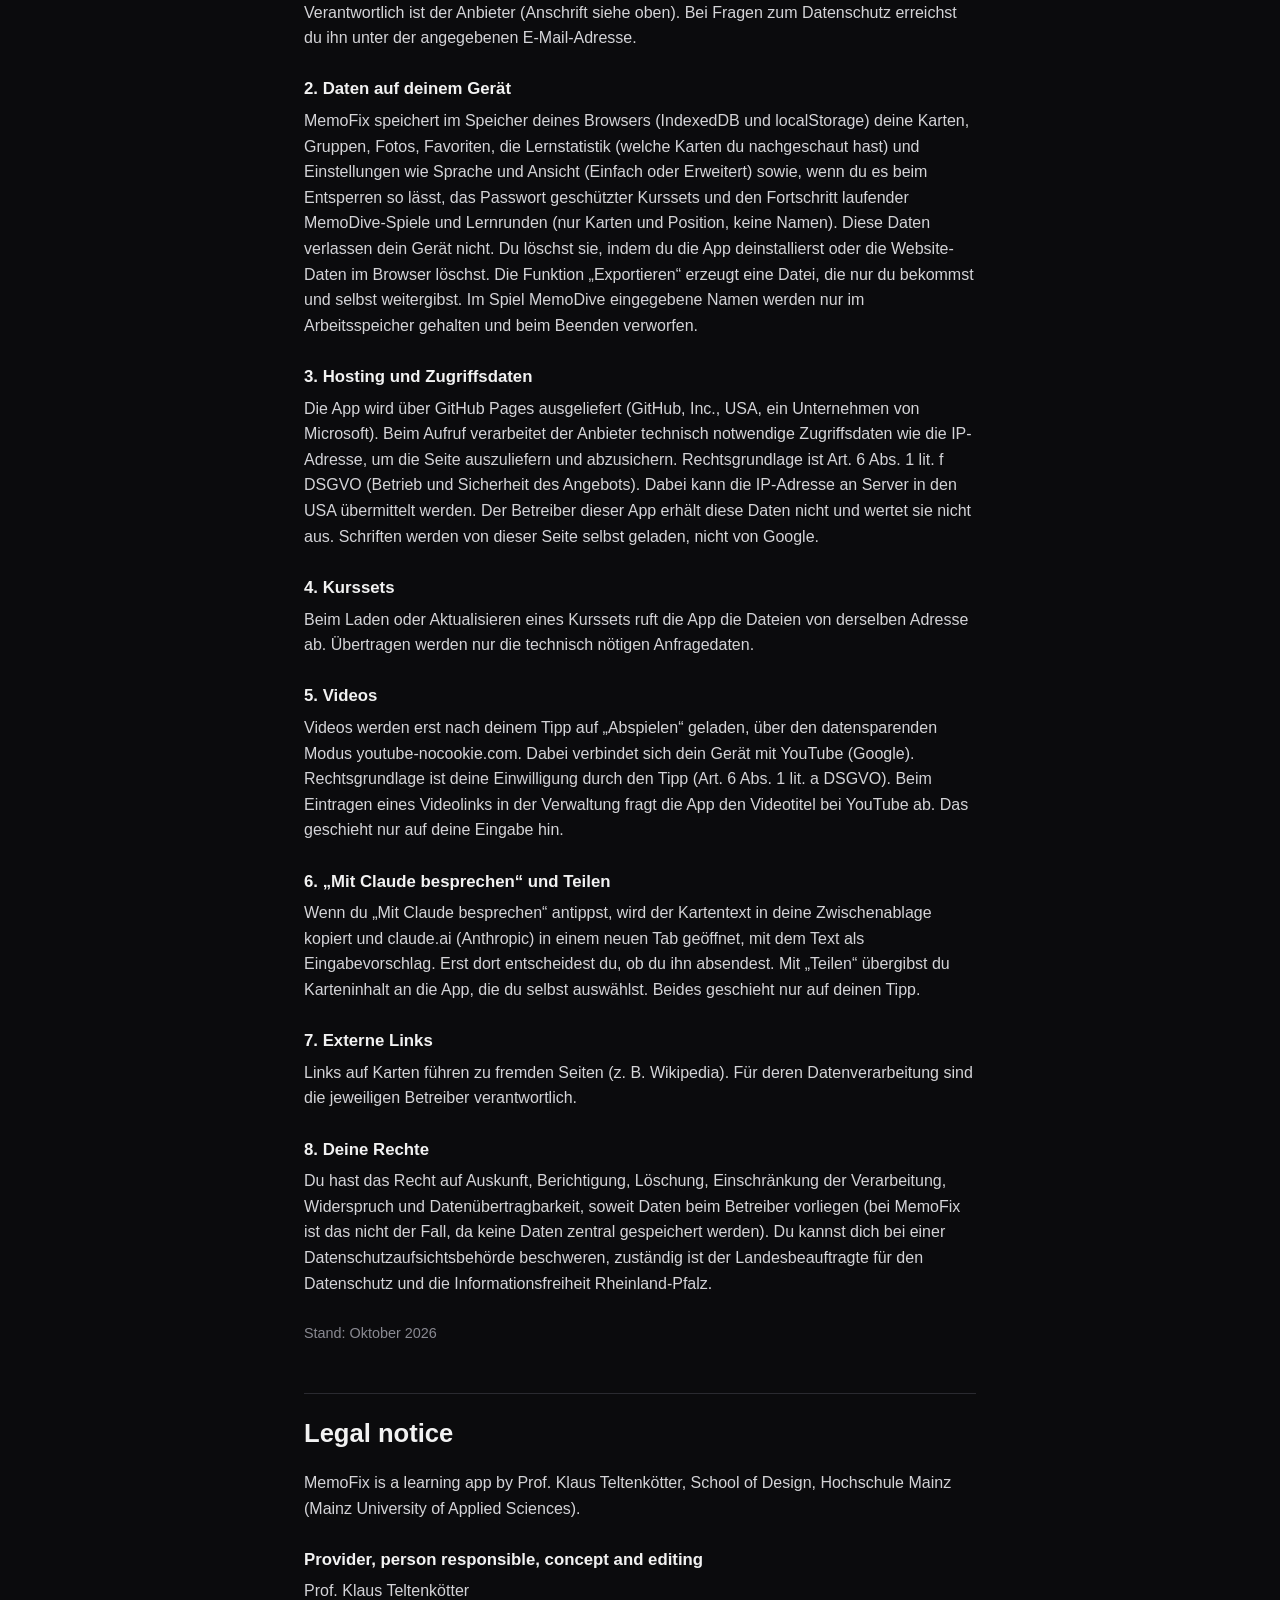
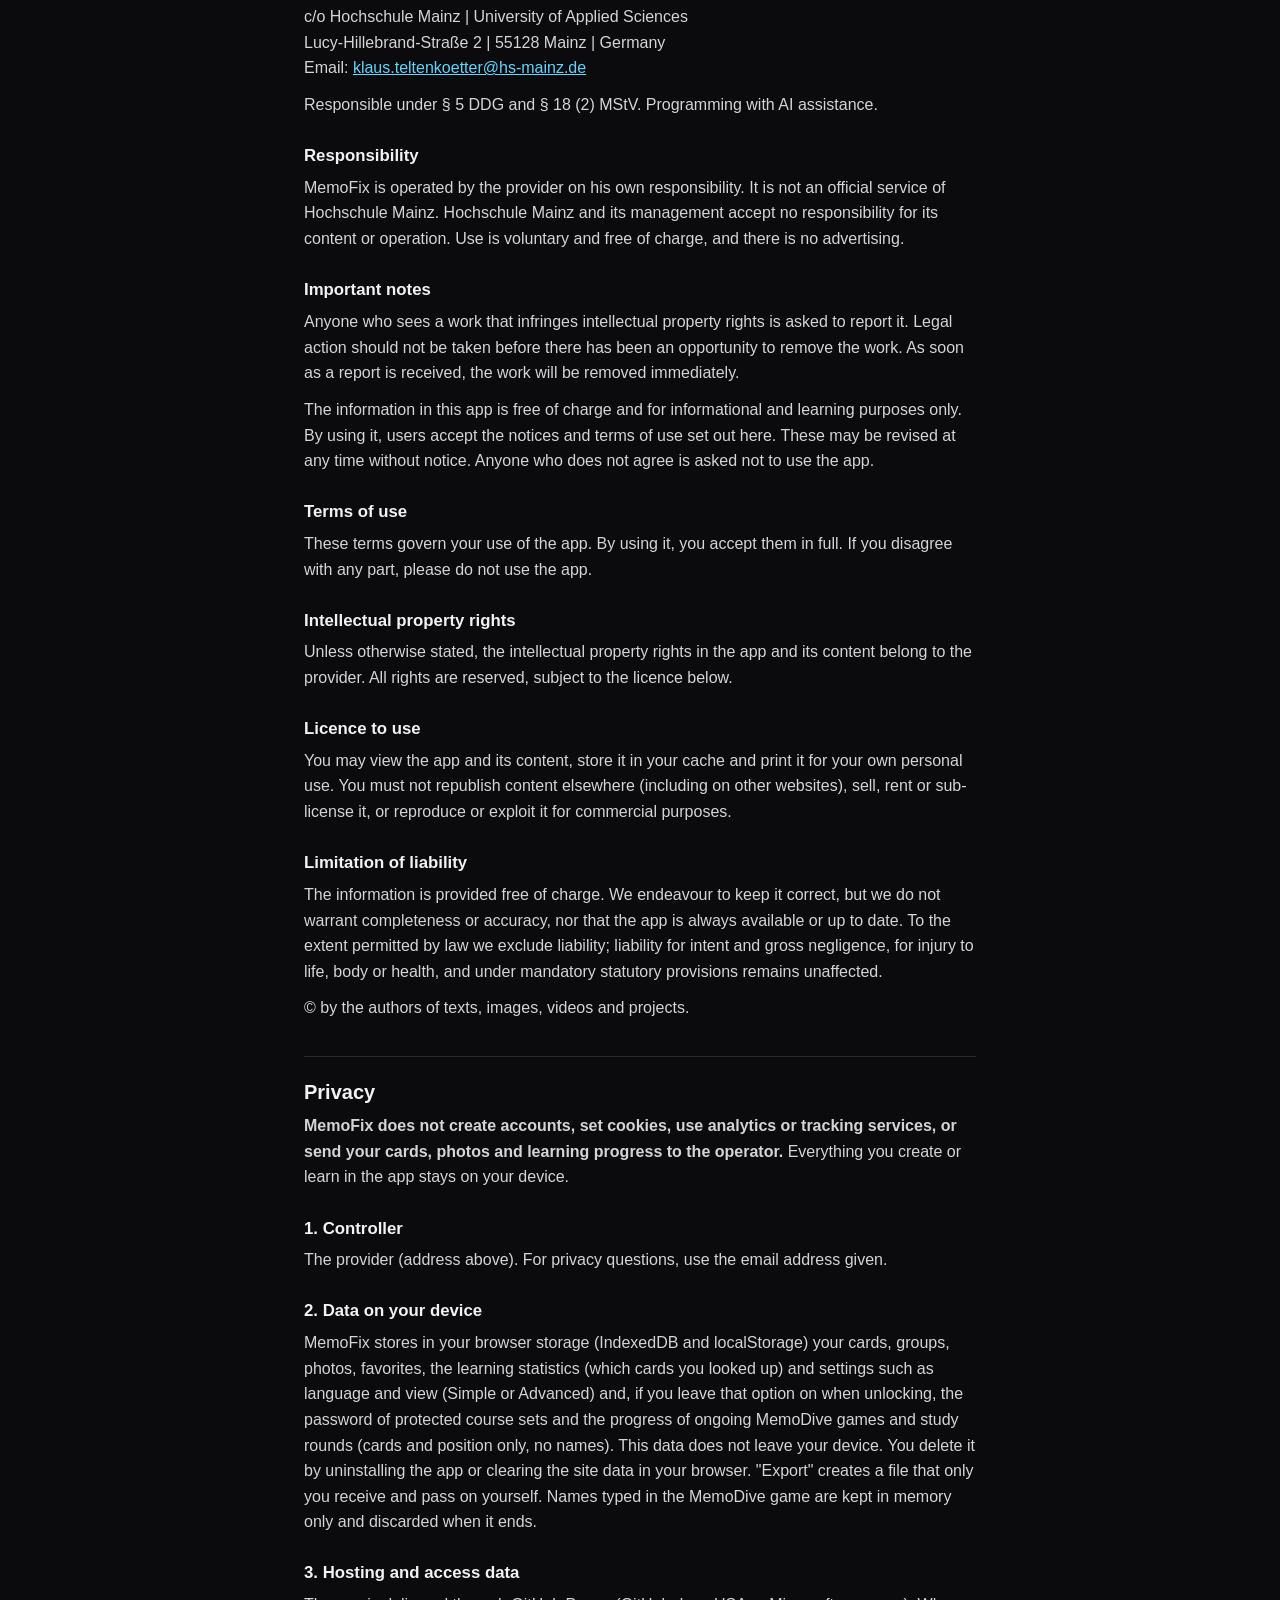
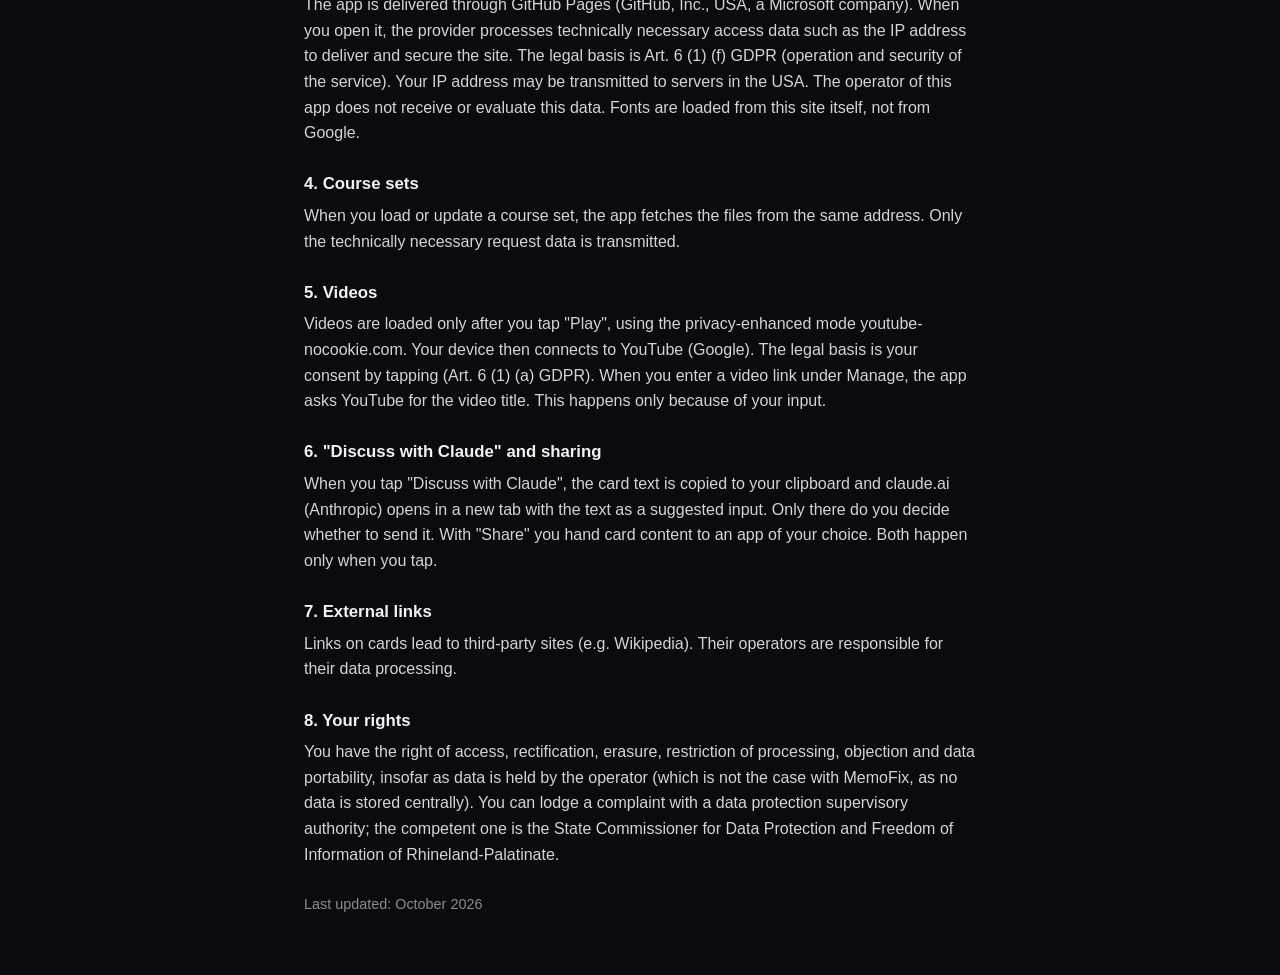
==== commit a40091c8: "Add files via upload" ====
--- a/impressum.html
+++ b/impressum.html
@@ -65,7 +65,7 @@
 <p>Verantwortlich ist der Anbieter (Anschrift siehe oben). Bei Fragen zum Datenschutz erreichst du ihn unter der angegebenen E-Mail-Adresse.</p>
 
 <h2>2. Daten auf deinem Gerät</h2>
-<p>MemoFix speichert im Speicher deines Browsers (IndexedDB und localStorage) deine Karten, Gruppen, Fotos, Favoriten, die Lernstatistik (welche Karten du nachgeschaut hast) und Einstellungen wie Sprache und Ansicht (Einfach oder Erweitert) sowie, wenn du es beim Entsperren so lässt, das Passwort geschützter Kurssets und den Fortschritt laufender MemoDive-Spiele (nur Karten und Position, keine Namen). Diese Daten verlassen dein Gerät nicht. Du löschst sie, indem du die App deinstallierst oder die Website-Daten im Browser löschst. Die Funktion „Exportieren“ erzeugt eine Datei, die nur du bekommst und selbst weitergibst. Im Spiel MemoDive eingegebene Namen werden nur im Arbeitsspeicher gehalten und beim Beenden verworfen.</p>
+<p>MemoFix speichert im Speicher deines Browsers (IndexedDB und localStorage) deine Karten, Gruppen, Fotos, Favoriten, die Lernstatistik (welche Karten du nachgeschaut hast) und Einstellungen wie Sprache und Ansicht (Einfach oder Erweitert) sowie, wenn du es beim Entsperren so lässt, das Passwort geschützter Kurssets und den Fortschritt laufender MemoDive-Spiele und Lernrunden (nur Karten und Position, keine Namen). Diese Daten verlassen dein Gerät nicht. Du löschst sie, indem du die App deinstallierst oder die Website-Daten im Browser löschst. Die Funktion „Exportieren“ erzeugt eine Datei, die nur du bekommst und selbst weitergibst. Im Spiel MemoDive eingegebene Namen werden nur im Arbeitsspeicher gehalten und beim Beenden verworfen.</p>
 
 <h2>3. Hosting und Zugriffsdaten</h2>
 <p>Die App wird über GitHub Pages ausgeliefert (GitHub, Inc., USA, ein Unternehmen von Microsoft). Beim Aufruf verarbeitet der Anbieter technisch notwendige Zugriffsdaten wie die IP-Adresse, um die Seite auszuliefern und abzusichern. Rechtsgrundlage ist Art. 6 Abs. 1 lit. f DSGVO (Betrieb und Sicherheit des Angebots). Dabei kann die IP-Adresse an Server in den USA übermittelt werden. Der Betreiber dieser App erhält diese Daten nicht und wertet sie nicht aus. Schriften werden von dieser Seite selbst geladen, nicht von Google.</p>
@@ -130,7 +130,7 @@
 <p>The provider (address above). For privacy questions, use the email address given.</p>
 
 <h2>2. Data on your device</h2>
-<p>MemoFix stores in your browser storage (IndexedDB and localStorage) your cards, groups, photos, favorites, the learning statistics (which cards you looked up) and settings such as language and view (Simple or Advanced) and, if you leave that option on when unlocking, the password of protected course sets and the progress of ongoing MemoDive games (cards and position only, no names). This data does not leave your device. You delete it by uninstalling the app or clearing the site data in your browser. "Export" creates a file that only you receive and pass on yourself. Names typed in the MemoDive game are kept in memory only and discarded when it ends.</p>
+<p>MemoFix stores in your browser storage (IndexedDB and localStorage) your cards, groups, photos, favorites, the learning statistics (which cards you looked up) and settings such as language and view (Simple or Advanced) and, if you leave that option on when unlocking, the password of protected course sets and the progress of ongoing MemoDive games and study rounds (cards and position only, no names). This data does not leave your device. You delete it by uninstalling the app or clearing the site data in your browser. "Export" creates a file that only you receive and pass on yourself. Names typed in the MemoDive game are kept in memory only and discarded when it ends.</p>
 
 <h2>3. Hosting and access data</h2>
 <p>The app is delivered through GitHub Pages (GitHub, Inc., USA, a Microsoft company). When you open it, the provider processes technically necessary access data such as the IP address to deliver and secure the site. The legal basis is Art. 6 (1) (f) GDPR (operation and security of the service). Your IP address may be transmitted to servers in the USA. The operator of this app does not receive or evaluate this data. Fonts are loaded from this site itself, not from Google.</p>
